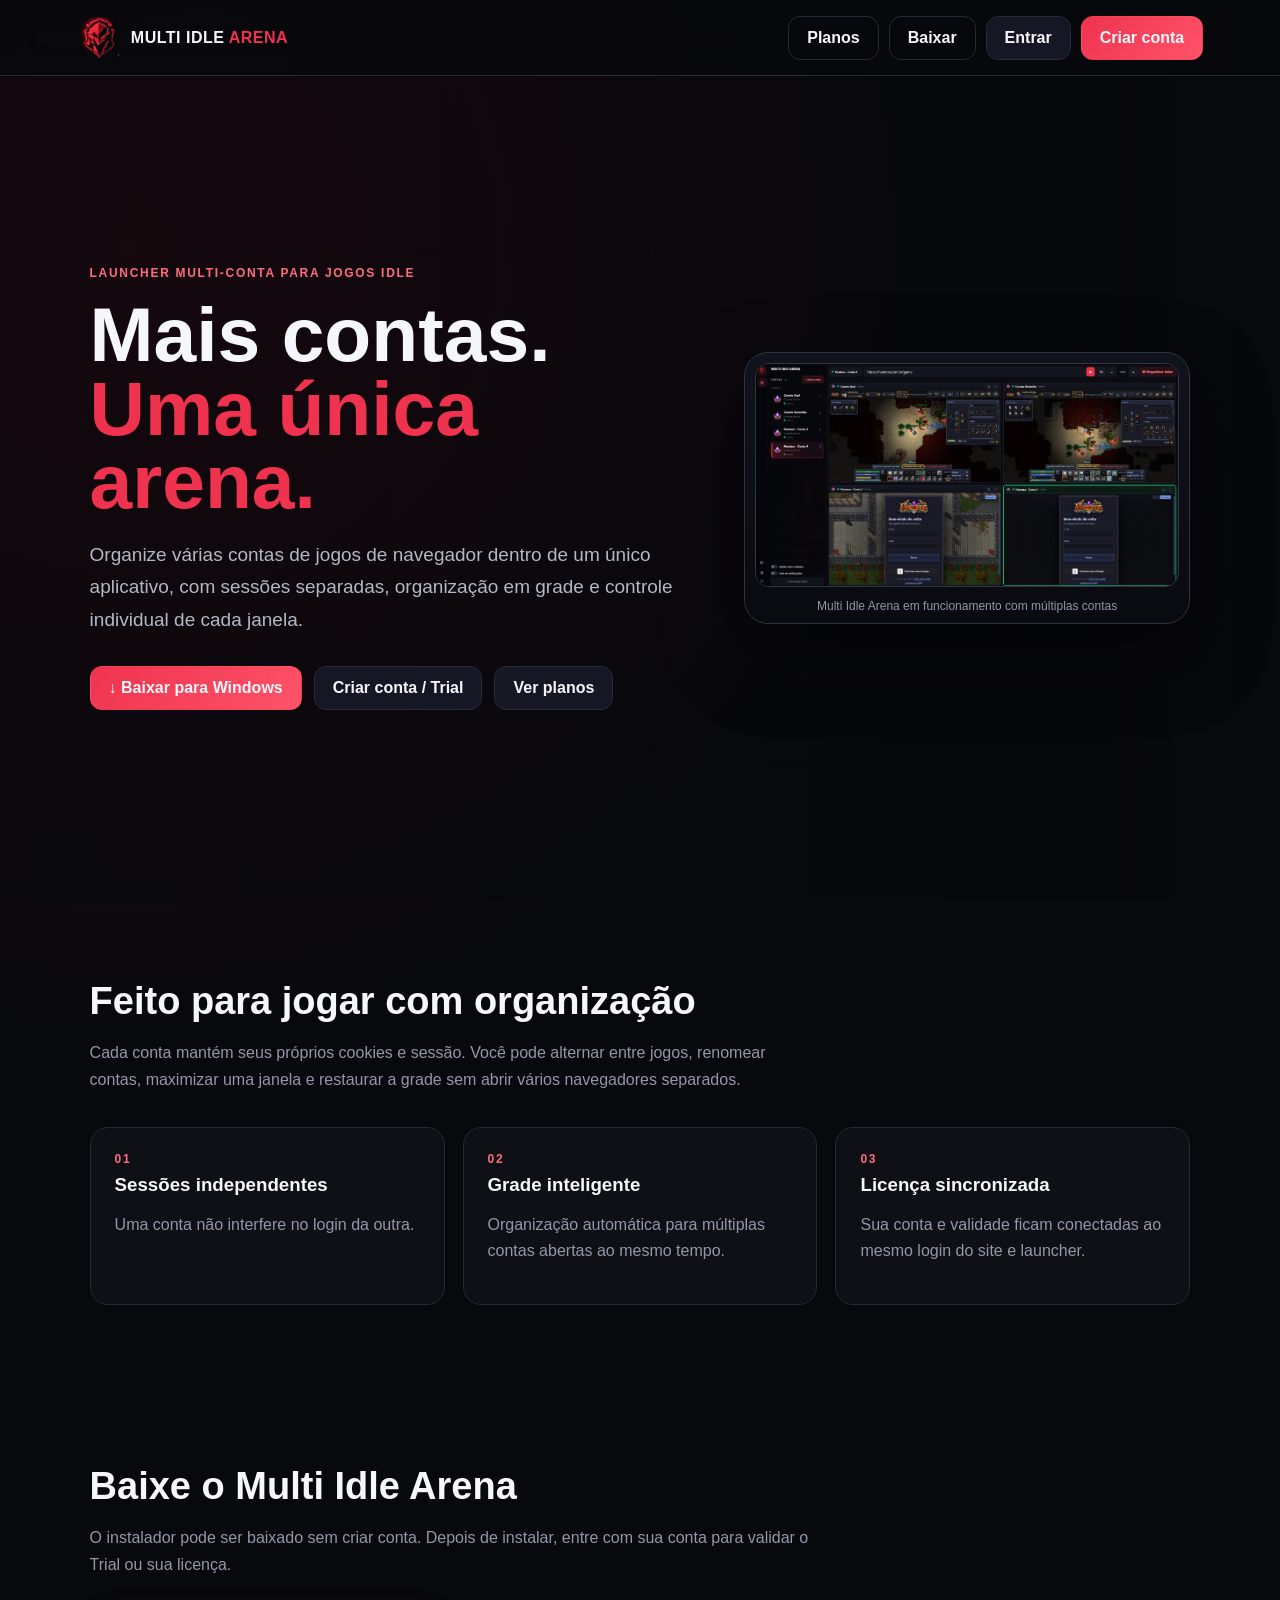
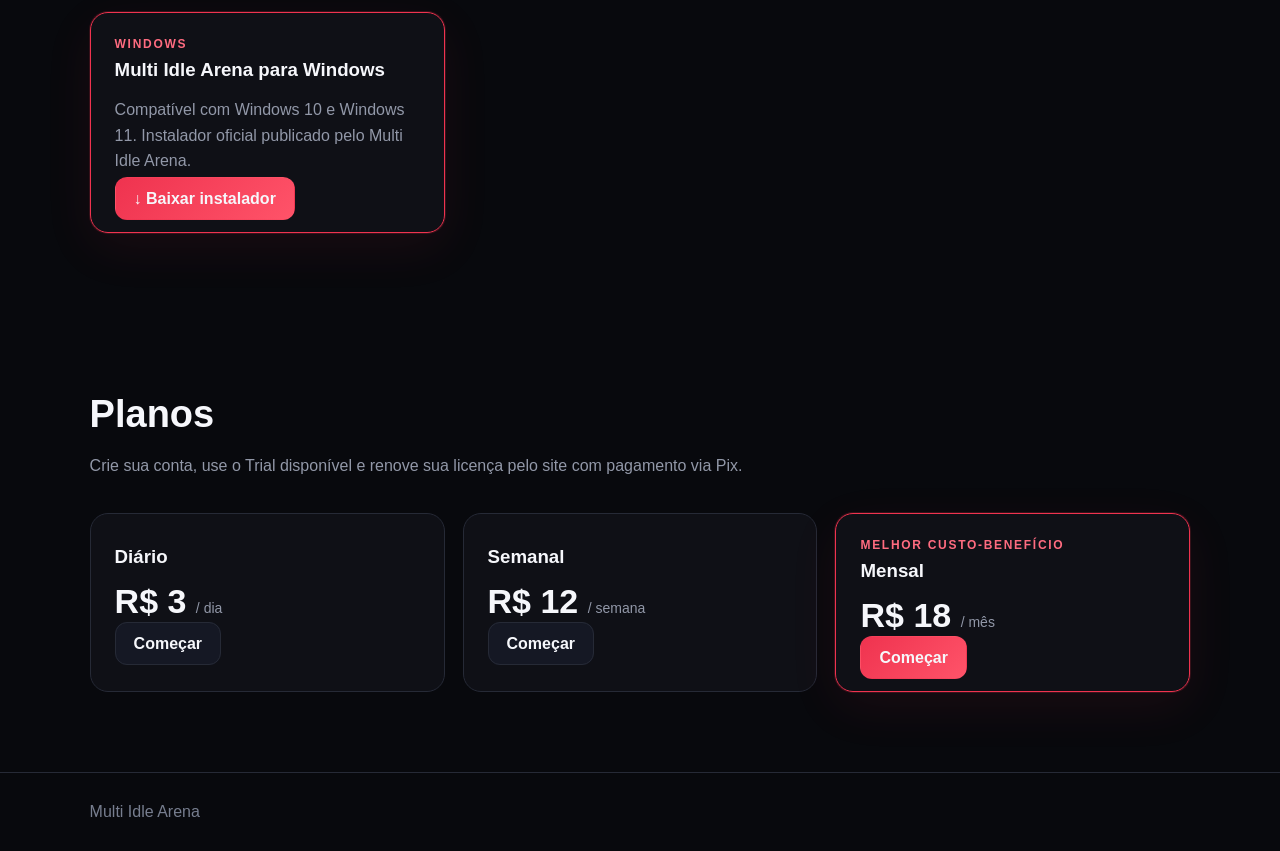
==== index.html @ 9aeb90d4 "Add files via upload" ====
<!doctype html><html lang="pt-BR"><head><meta charset="utf-8"><meta name="viewport" content="width=device-width,initial-scale=1"><title>Multi Idle Arena</title><link rel="icon" href="favicon.ico"><link rel="stylesheet" href="styles.css"></head><body><div class="bg"></div>
<nav class="nav"><a class="brand" href="/"><img src="arena-logo.png" alt=""><span>MULTI IDLE <em>ARENA</em></span></a><div class="navlinks">
      <a class="btn ghost hide-sm" href="#planos">Planos</a>
      <a class="btn ghost hide-sm" href="https://github.com/joaovitordc2045-bot/multi-idle-arena/releases/latest/download/Multi-Idle-Arena-Setup.exe">Baixar</a>
      <a class="btn" id="accountNavBtn" href="login.html">Entrar</a>
      <a class="btn primary" id="signupNavBtn" href="cadastro.html">Criar conta</a>
    </div></nav>
<main><section class="hero"><div><div class="eyebrow">LAUNCHER MULTI-CONTA PARA JOGOS IDLE</div><h1>Mais contas.<br><em>Uma única arena.</em></h1><p>Organize várias contas de jogos de navegador dentro de um único aplicativo, com sessões separadas, organização em grade e controle individual de cada janela.</p><div class="hero-actions">
      <a class="btn primary" href="https://github.com/joaovitordc2045-bot/multi-idle-arena/releases/latest/download/Multi-Idle-Arena-Setup.exe">↓ Baixar para Windows</a>
      <a class="btn" id="heroAccountBtn" href="cadastro.html">Criar conta / Trial</a>
      <a class="btn" href="#planos">Ver planos</a>
    </div></div>
    <div class="preview real-preview" aria-label="Prévia real do Multi Idle Arena">
      <img src="launcher-preview.png" alt="Multi Idle Arena com quatro contas organizadas em grade">
      <div class="preview-caption">Multi Idle Arena em funcionamento com múltiplas contas</div>
    </div></section>
<section class="section"><h2>Feito para jogar com organização</h2><p class="lead">Cada conta mantém seus próprios cookies e sessão. Você pode alternar entre jogos, renomear contas, maximizar uma janela e restaurar a grade sem abrir vários navegadores separados.</p><div class="cards"><div class="card"><div class="eyebrow">01</div><h3>Sessões independentes</h3><p>Uma conta não interfere no login da outra.</p></div><div class="card"><div class="eyebrow">02</div><h3>Grade inteligente</h3><p>Organização automática para múltiplas contas abertas ao mesmo tempo.</p></div><div class="card"><div class="eyebrow">03</div><h3>Licença sincronizada</h3><p>Sua conta e validade ficam conectadas ao mesmo login do site e launcher.</p></div></div></section>
<section class="section" id="download">
  <h2>Baixe o Multi Idle Arena</h2>
  <p class="lead">O instalador pode ser baixado sem criar conta. Depois de instalar, entre com sua conta para validar o Trial ou sua licença.</p>
  <div class="cards">
    <div class="card recommended">
      <div class="eyebrow">WINDOWS</div>
      <h3>Multi Idle Arena para Windows</h3>
      <p>Compatível com Windows 10 e Windows 11. Instalador oficial publicado pelo Multi Idle Arena.</p>
      <a class="btn primary" href="https://github.com/joaovitordc2045-bot/multi-idle-arena/releases/latest/download/Multi-Idle-Arena-Setup.exe">↓ Baixar instalador</a>
    </div>
  </div>
</section>
<section class="section" id="planos"><h2>Planos</h2><p class="lead">Crie sua conta, use o Trial disponível e renove sua licença pelo site com pagamento via Pix.</p><div class="cards"><div class="card"><h3>Diário</h3><div class="price">R$ 3 <small>/ dia</small></div><a class="btn" href="cadastro.html">Começar</a></div><div class="card"><h3>Semanal</h3><div class="price">R$ 12 <small>/ semana</small></div><a class="btn" href="cadastro.html">Começar</a></div><div class="card recommended"><div class="eyebrow">MELHOR CUSTO-BENEFÍCIO</div><h3>Mensal</h3><div class="price">R$ 18 <small>/ mês</small></div><a class="btn primary" href="cadastro.html">Começar</a></div></div></section></main>
<footer class="footer">Multi Idle Arena</footer>
<script type="module">
  import { supabase } from './supabase-client.js';

  const accountBtn = document.getElementById('accountNavBtn');
  const signupBtn = document.getElementById('signupNavBtn');
  const heroBtn = document.getElementById('heroAccountBtn');

  function renderSession(session) {
    const logged = !!session?.user;
    if (logged) {
      accountBtn.textContent = 'Minha conta';
      accountBtn.href = 'conta.html';
      signupBtn.style.display = 'none';
      heroBtn.textContent = 'Ir para Minha Conta';
      heroBtn.href = 'conta.html';
    } else {
      accountBtn.textContent = 'Entrar';
      accountBtn.href = 'login.html';
      signupBtn.style.display = '';
      heroBtn.textContent = 'Criar conta / Trial';
      heroBtn.href = 'cadastro.html';
    }
  }

  const { data } = await supabase.auth.getSession();
  renderSession(data?.session);
  supabase.auth.onAuthStateChange((_event, session) => renderSession(session));
</script>
</body></html>
---- styles.css ----
:root{--bg:#08090d;--panel:#101219;--panel2:#151824;--line:#262a36;--txt:#f6f7fb;--muted:#9298a8;--red:#ef334f;--red2:#b91834;--green:#20d991;--radius:18px}
*{box-sizing:border-box}html{scroll-behavior:smooth}body{margin:0;font-family:Inter,Segoe UI,Arial,sans-serif;background:radial-gradient(circle at 10% 10%,rgba(150,0,24,.2),transparent 32%),var(--bg);color:var(--txt)}a{color:inherit;text-decoration:none}button,input{font:inherit}
.bg{position:fixed;inset:0;z-index:-1;background:linear-gradient(90deg,rgba(8,9,13,.92),rgba(8,9,13,.76)),url('./assets/arena-bg.png') center/cover no-repeat;opacity:.6}
.nav{height:76px;border-bottom:1px solid var(--line);display:flex;align-items:center;justify-content:space-between;padding:0 6vw;background:rgba(8,9,13,.82);backdrop-filter:blur(16px);position:sticky;top:0;z-index:10}.brand{display:flex;align-items:center;gap:12px;font-weight:900;letter-spacing:.5px}.brand img{width:42px;height:42px;object-fit:contain}.brand span em{color:var(--red);font-style:normal}.navlinks{display:flex;align-items:center;gap:10px}.btn{border:1px solid var(--line);background:#151824;color:var(--txt);border-radius:12px;padding:12px 18px;cursor:pointer;font-weight:700}.btn:hover{border-color:#414758}.btn.primary{background:linear-gradient(135deg,var(--red),#ff5369);border-color:transparent}.btn.ghost{background:transparent}.btn.danger{color:#ff7184}.btn:disabled{opacity:.45;cursor:not-allowed}
.hero{min-height:calc(100vh - 76px);display:grid;grid-template-columns:1.15fr .85fr;gap:50px;align-items:center;padding:70px 7vw}.eyebrow{font-size:12px;color:#ff6c80;font-weight:900;letter-spacing:1.7px}.hero h1{font-size:clamp(44px,6vw,80px);line-height:.96;margin:18px 0 20px}.hero h1 em{color:var(--red);font-style:normal}.hero p{max-width:700px;color:#b3b8c6;font-size:19px;line-height:1.7}.hero-actions{display:flex;gap:12px;margin-top:30px;flex-wrap:wrap}.preview{min-width:0;background:linear-gradient(180deg,rgba(17,20,29,.96),rgba(10,11,16,.96));border:1px solid #2d3341;border-radius:24px;padding:16px;box-shadow:0 30px 80px rgba(0,0,0,.45);overflow:hidden}.appshot{aspect-ratio:16/10;border:1px solid #303544;border-radius:16px;background:#090b10;display:grid;grid-template-columns:30% 1fr;overflow:hidden}.appside{padding:14px;background:linear-gradient(180deg,#10131b,#0b0d12);border-right:1px solid #252a35}.appbrand{height:26px;width:74%;border-radius:8px;background:linear-gradient(90deg,#ef334f,#7b1627);opacity:.9;margin-bottom:18px}.appaccount{height:56px;border:1px solid #2b303c;border-radius:12px;margin-bottom:10px;background:#131722;position:relative}.appaccount.active{border-color:#ef334f;background:#1a1117}.appaccount:before{content:'';position:absolute;left:10px;top:12px;width:30px;height:30px;border-radius:9px;background:linear-gradient(135deg,#8b4dff,#ffca35)}.appaccount:after{content:'';position:absolute;left:50px;right:12px;top:15px;height:7px;border-radius:6px;background:#e9edf6;box-shadow:0 14px 0 #555e70}.appmain{padding:12px;display:grid;grid-template-columns:1fr 1fr;grid-template-rows:1fr 1fr;gap:10px;background:radial-gradient(circle at 70% 15%,rgba(239,51,79,.12),transparent 30%),#08090d}.gamecell{border:1px solid #313745;border-radius:12px;background:linear-gradient(180deg,#161a24 0 18%,#242936 18% 100%);position:relative;overflow:hidden}.gamecell.active{border-color:#20d991;box-shadow:inset 0 0 0 1px rgba(32,217,145,.35)}.gamecell:before{content:'';position:absolute;left:10px;top:8px;width:55%;height:7px;border-radius:4px;background:#d8deea}.gamecell:after{content:'';position:absolute;left:10px;right:10px;bottom:10px;height:42%;border-radius:8px;background:repeating-linear-gradient(90deg,#363d4d 0 18px,#2c3240 18px 36px);opacity:.8}.preview-caption{margin:12px 2px 0;color:#8f97a8;font-size:12px;text-align:center}
.section{padding:80px 7vw}.section h2{font-size:38px;margin:0 0 12px}.lead{color:var(--muted);max-width:720px;line-height:1.7}.cards{display:grid;grid-template-columns:repeat(3,1fr);gap:18px;margin-top:34px}.card{background:rgba(16,18,25,.88);border:1px solid var(--line);border-radius:var(--radius);padding:24px}.card h3{margin:8px 0}.card p{color:var(--muted);line-height:1.6}.price{font-size:34px;font-weight:900;margin:14px 0}.price small{font-size:14px;color:var(--muted);font-weight:500}.recommended{border-color:var(--red);box-shadow:0 0 0 1px rgba(239,51,79,.18),0 15px 50px rgba(239,51,79,.08)}
.authwrap{min-height:100vh;display:grid;place-items:center;padding:28px}.authcard{width:min(470px,100%);background:rgba(16,18,25,.96);border:1px solid var(--line);border-radius:22px;padding:32px;box-shadow:0 30px 100px rgba(0,0,0,.5)}.authbrand{display:flex;gap:12px;align-items:center;margin-bottom:24px}.authbrand img{width:54px;height:54px}.authcard h1{margin:0 0 8px}.authcard p{color:var(--muted)}.field{margin:16px 0}.field label{display:block;font-size:13px;margin-bottom:7px;color:#c8ccd7}.field input{width:100%;border:1px solid var(--line);background:#171a24;color:var(--txt);padding:14px;border-radius:12px;outline:none}.field input:focus{border-color:var(--red)}.msg{min-height:22px;margin-top:12px;font-size:14px}.msg.error{color:#ff7d8d}.msg.ok{color:var(--green)}
.dashboard{padding:40px 7vw 90px}.topline{display:flex;justify-content:space-between;align-items:center;gap:20px;flex-wrap:wrap}.license-grid{display:grid;grid-template-columns:repeat(3,1fr);gap:14px;margin:24px 0}.metric{background:var(--panel);border:1px solid var(--line);padding:20px;border-radius:16px}.metric span{display:block;color:var(--muted);font-size:13px;margin-bottom:8px}.metric strong{font-size:24px}.green{color:var(--green)}.plans{display:grid;grid-template-columns:repeat(3,1fr);gap:16px;margin-top:20px}.accountbox{margin-top:26px;background:var(--panel);border:1px solid var(--line);padding:22px;border-radius:16px}.muted{color:var(--muted)}
.footer{padding:30px 7vw;color:#777e8f;border-top:1px solid var(--line)}
@media(max-width:1100px){.hero{grid-template-columns:1fr;gap:32px;padding-top:50px}.preview{max-width:900px;width:100%;margin:0 auto}.cards,.plans,.license-grid{grid-template-columns:1fr}.navlinks .hide-sm{display:none}}@media(max-width:640px){.nav{padding:0 18px}.brand span{font-size:13px}.hero,.section{padding-left:20px;padding-right:20px}.hero h1{font-size:clamp(40px,13vw,58px)}.hero p{font-size:16px}.appshot{grid-template-columns:34% 1fr}.appmain{gap:6px;padding:8px}.appside{padding:9px}.appaccount{height:44px}.appaccount:before{width:24px;height:24px;top:9px;left:8px}.appaccount:after{left:40px;top:12px}.preview{padding:10px;border-radius:18px}}

/* ===== Minha Conta V2 ===== */
.account-dashboard{max-width:1280px;margin:0 auto;padding-top:46px}.account-hero{display:flex;align-items:flex-end;justify-content:space-between;gap:24px;margin-bottom:26px}.account-hero h1{font-size:clamp(34px,5vw,54px);margin:8px 0 8px;letter-spacing:-1.5px}.account-email{margin:0}.license-badge{display:inline-flex;align-items:center;gap:10px;padding:11px 15px;border:1px solid var(--line);background:rgba(16,18,25,.88);border-radius:999px;font-size:13px;font-weight:800}.license-badge.active{border-color:rgba(32,217,145,.42);color:#7df0bc}.license-badge.expired{border-color:rgba(239,51,79,.42);color:#ff8292}.license-dot{width:9px;height:9px;border-radius:50%;background:#747b8d}.license-badge.active .license-dot{background:var(--green);box-shadow:0 0 0 5px rgba(32,217,145,.10)}.license-badge.expired .license-dot{background:var(--red);box-shadow:0 0 0 5px rgba(239,51,79,.10)}
.license-overview{display:grid;grid-template-columns:minmax(0,1.7fr) minmax(290px,.75fr);gap:18px}.license-primary-card,.account-side-card,.launcher-card{background:linear-gradient(180deg,rgba(20,23,33,.95),rgba(13,15,22,.95));border:1px solid var(--line);border-radius:22px;box-shadow:0 18px 45px rgba(0,0,0,.18)}.license-primary-card{padding:26px}.license-primary-top{display:flex;align-items:flex-start;justify-content:space-between;gap:20px;padding-bottom:24px;border-bottom:1px solid var(--line)}.metric-label{display:block;color:#868d9e;font-size:11px;font-weight:900;letter-spacing:1.2px;margin-bottom:8px}.license-plan{display:block;font-size:32px}.plan-tag{border:1px solid rgba(239,51,79,.35);background:rgba(239,51,79,.09);color:#ff7d8f;font-size:11px;font-weight:900;letter-spacing:1px;padding:8px 10px;border-radius:9px}.license-expiry-row{display:grid;grid-template-columns:1fr 1fr;gap:20px;padding:24px 0}.license-expiry-row strong{font-size:18px}.license-actions{display:flex;gap:10px;flex-wrap:wrap}.account-side-card{padding:26px;display:flex;flex-direction:column}.status-big{font-size:32px;letter-spacing:.5px}.status-big.active{color:var(--green)}.status-big.expired{color:#ff6e81}.account-side-card p{line-height:1.55}.account-id-row{display:flex;justify-content:space-between;gap:18px;border-top:1px solid var(--line);padding-top:16px;margin-top:auto;color:#8d94a5;font-size:12px}.account-id-row b{color:#cbd0dc;font-family:ui-monospace,SFMono-Regular,Consolas,monospace;font-weight:600}
.account-section{margin-top:42px}.section-heading{display:flex;align-items:flex-end;justify-content:space-between;gap:18px;margin-bottom:18px}.section-heading h2,.launcher-card h2{font-size:28px;margin:6px 0}.section-heading p,.launcher-card p{margin:0}.account-plans{margin-top:0}.plan-card{display:flex;flex-direction:column;min-height:300px;transition:transform .2s ease,border-color .2s ease}.plan-card:hover{transform:translateY(-3px);border-color:#3c4352}.plan-card.recommended:hover{border-color:var(--red)}.plan-card p{flex:1}.plan-duration{display:inline-flex;align-self:flex-start;font-size:10px;font-weight:900;letter-spacing:1px;color:#9ba2b4;background:#191d28;border:1px solid #2a303d;padding:7px 9px;border-radius:8px;margin-bottom:8px}.pix-plan-btn{width:100%;margin-top:14px}.small-btn{padding:9px 13px;font-size:12px}
.payments-list{overflow:hidden;background:rgba(14,16,23,.92);border:1px solid var(--line);border-radius:18px}.payment-row{display:flex;align-items:center;justify-content:space-between;gap:20px;padding:17px 20px;border-bottom:1px solid #222631}.payment-row:last-child{border-bottom:0}.payment-main{display:flex;align-items:center;gap:13px;min-width:0}.payment-icon{width:38px;height:38px;display:grid;place-items:center;border:1px solid #343a48;border-radius:11px;background:#181c27;color:#ff7789;font-weight:900}.payment-main strong,.payment-right strong{display:block}.payment-main span{display:block;color:#82899b;font-size:12px;margin-top:4px;white-space:nowrap;overflow:hidden;text-overflow:ellipsis;max-width:620px}.payment-right{text-align:right;white-space:nowrap}.payment-status{display:inline-block;font-size:9px;font-weight:900;letter-spacing:.7px;padding:5px 7px;border-radius:7px;margin-top:5px}.payment-status.approved{background:rgba(32,217,145,.11);color:#70e8b2}.payment-status.pending{background:rgba(255,190,55,.11);color:#ffd170}.payment-status.rejected{background:rgba(239,51,79,.11);color:#ff8394}.payment-status.neutral{background:#1c202b;color:#aeb5c4}.empty-state{padding:28px;color:#858c9d;text-align:center}.launcher-card{display:flex;align-items:center;justify-content:space-between;gap:24px;padding:24px 26px}
body.modal-open{overflow:hidden}.site-modal{position:fixed;inset:0;z-index:1000;display:none;align-items:center;justify-content:center;padding:20px}.site-modal.open{display:flex}.site-modal-backdrop{position:absolute;inset:0;background:rgba(3,4,7,.82);backdrop-filter:blur(8px)}.site-modal-card{position:relative;z-index:1;width:min(520px,100%);max-height:calc(100vh - 40px);overflow:auto;background:linear-gradient(180deg,#141721,#0e1017);border:1px solid #303644;border-radius:22px;padding:28px;box-shadow:0 30px 100px rgba(0,0,0,.6)}.site-modal-card h2{font-size:30px;margin:7px 0}.modal-close{position:absolute;right:14px;top:12px;width:38px;height:38px;border:0;border-radius:10px;background:transparent;color:#9ba2b3;font-size:28px;cursor:pointer}.modal-close:hover{background:#1c202a;color:#fff}.pix-loading{display:grid;place-items:center;min-height:220px;color:#aab0be}.pix-content{text-align:center}.hidden{display:none!important}.pix-amount{font-size:28px;font-weight:900;margin:18px 0 12px}.pix-qr{display:block;width:min(260px,78vw);height:auto;background:#fff;padding:12px;border-radius:16px;margin:0 auto 18px}.pix-copy-label{display:block;text-align:left;color:#9299aa;font-size:12px;font-weight:700;margin-bottom:7px}.pix-code{width:100%;min-height:88px;resize:none;border:1px solid #303644;background:#0a0c11;color:#d9deea;border-radius:12px;padding:12px;font:12px/1.45 ui-monospace,SFMono-Regular,Consolas,monospace;outline:none}.full-btn{width:100%;margin-top:10px}.pix-status{display:flex;align-items:center;justify-content:center;gap:9px;border-radius:12px;padding:13px;margin-top:14px;font-size:13px;font-weight:800}.pix-status.waiting{background:rgba(255,190,55,.07);border:1px solid rgba(255,190,55,.18);color:#f1c968}.pix-status.approved{background:rgba(32,217,145,.08);border:1px solid rgba(32,217,145,.22);color:#78edb8}.pulse-dot{width:8px;height:8px;border-radius:50%;background:#ffc84a;box-shadow:0 0 0 0 rgba(255,200,74,.45);animation:pixPulse 1.5s infinite}.approved-check{display:grid;place-items:center;width:20px;height:20px;border-radius:50%;background:rgba(32,217,145,.18)}@keyframes pixPulse{0%{box-shadow:0 0 0 0 rgba(255,200,74,.45)}70%{box-shadow:0 0 0 8px rgba(255,200,74,0)}100%{box-shadow:0 0 0 0 rgba(255,200,74,0)}}
@media(max-width:850px){.account-hero{align-items:flex-start;flex-direction:column}.license-overview{grid-template-columns:1fr}.account-side-card{min-height:210px}.license-expiry-row{grid-template-columns:1fr}.payment-row{align-items:flex-start}.payment-main span{max-width:48vw}.launcher-card{align-items:flex-start;flex-direction:column}.launcher-card .btn{width:100%}}
@media(max-width:560px){.account-dashboard{padding:28px 18px 70px}.license-primary-card,.account-side-card{padding:20px}.license-primary-top{flex-direction:column}.license-plan{font-size:27px}.license-actions .btn{width:100%}.section-heading.history-heading{align-items:flex-start;flex-direction:column}.payment-row{gap:12px;padding:15px}.payment-icon{display:none}.payment-main span{max-width:52vw}.site-modal{padding:10px}.site-modal-card{padding:24px 18px;max-height:calc(100vh - 20px)}}

.launcher-meta{margin-top:8px!important;color:#777f91!important;font-size:12px}
.launcher-download-btn{text-decoration:none;white-space:nowrap;display:inline-flex;align-items:center;justify-content:center}

.real-preview{padding:10px}
.real-preview img{display:block;width:100%;height:auto;border-radius:14px;border:1px solid #303544;background:#090b10}
@media(max-width:640px){.real-preview{padding:7px}.real-preview img{border-radius:10px}}
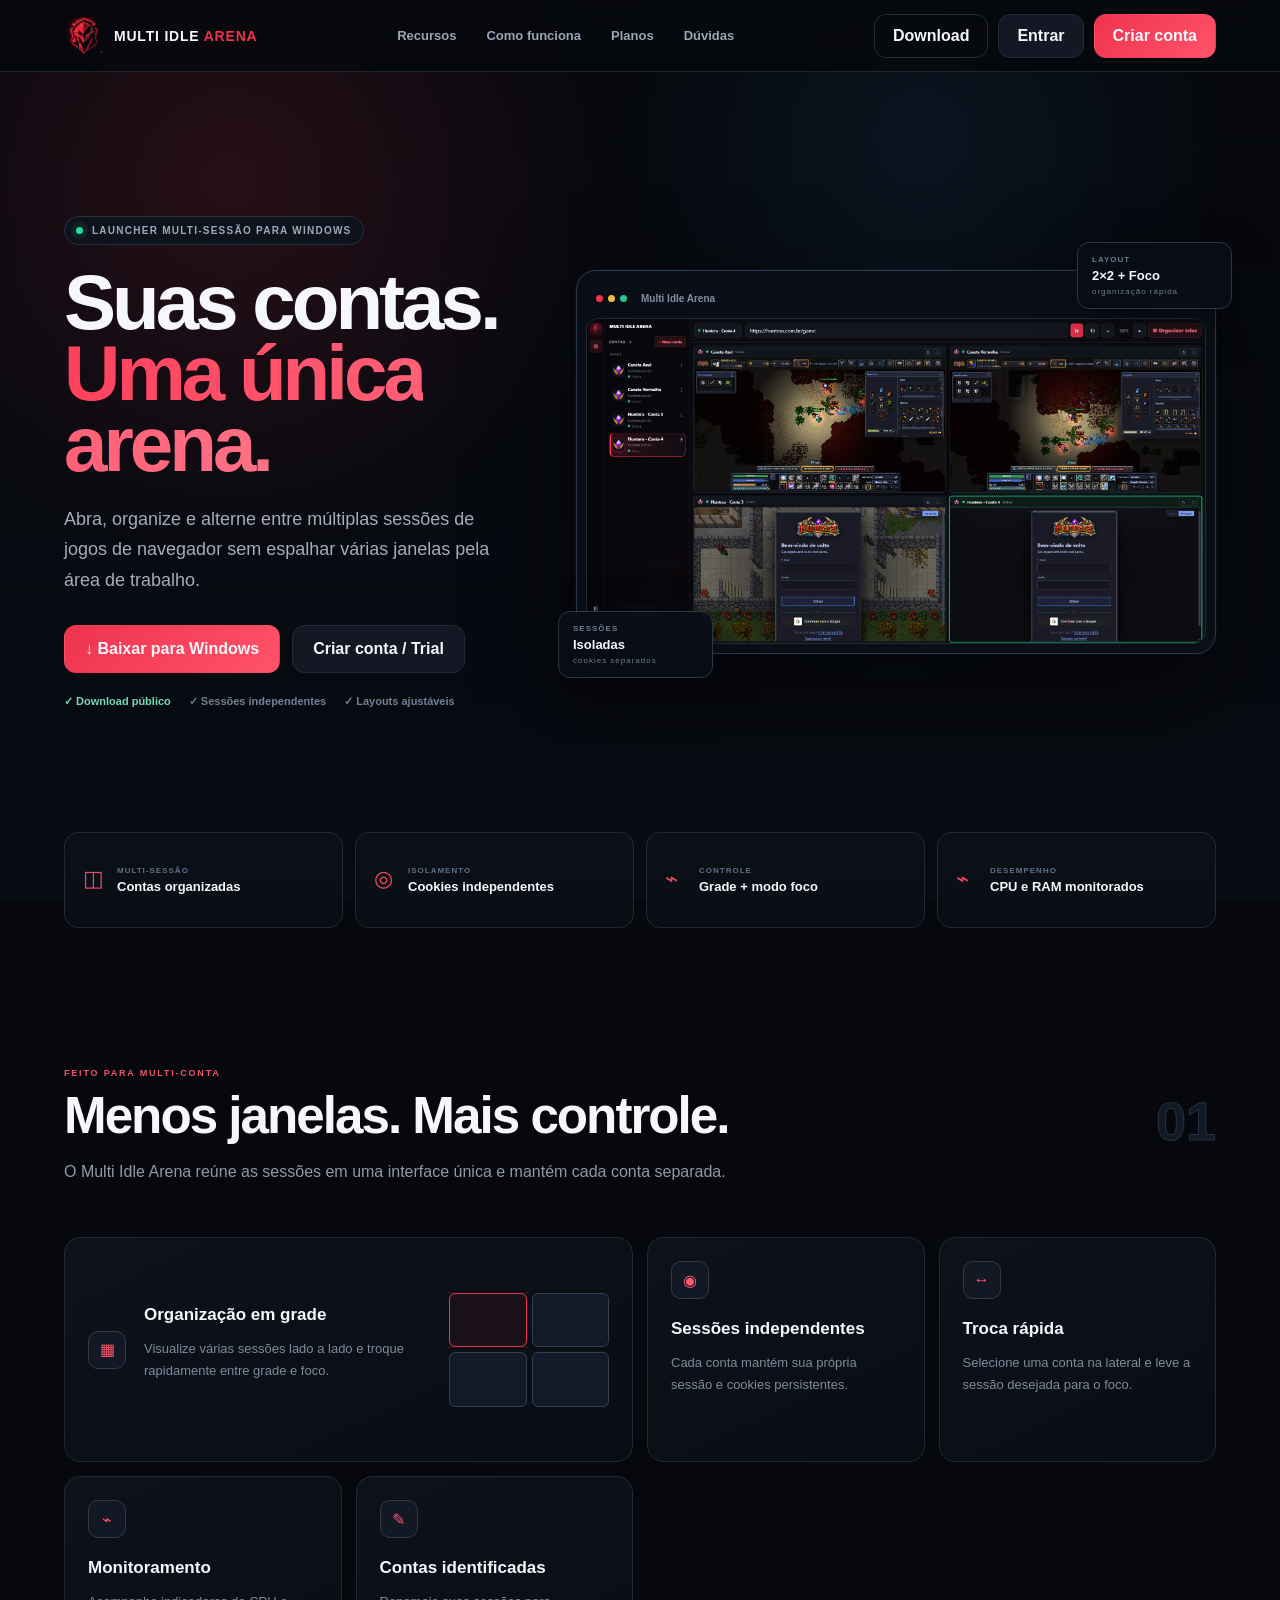
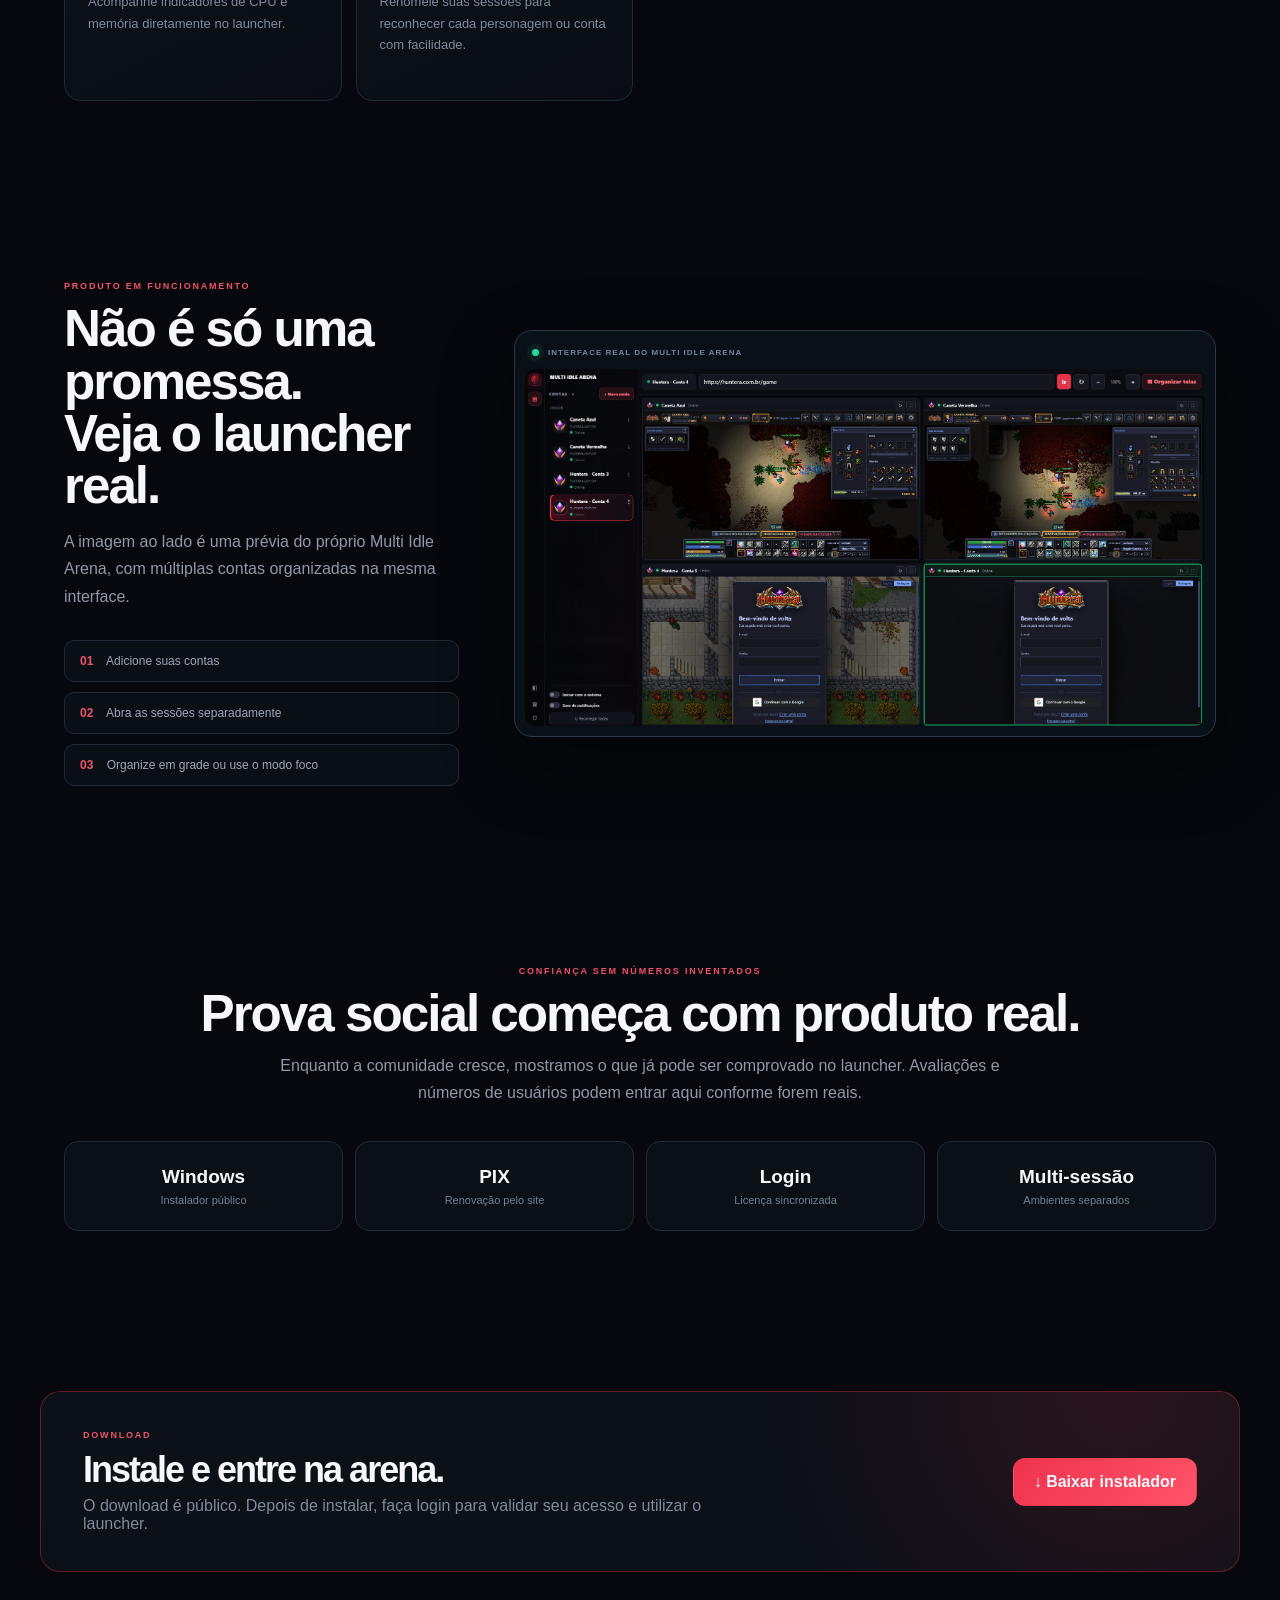
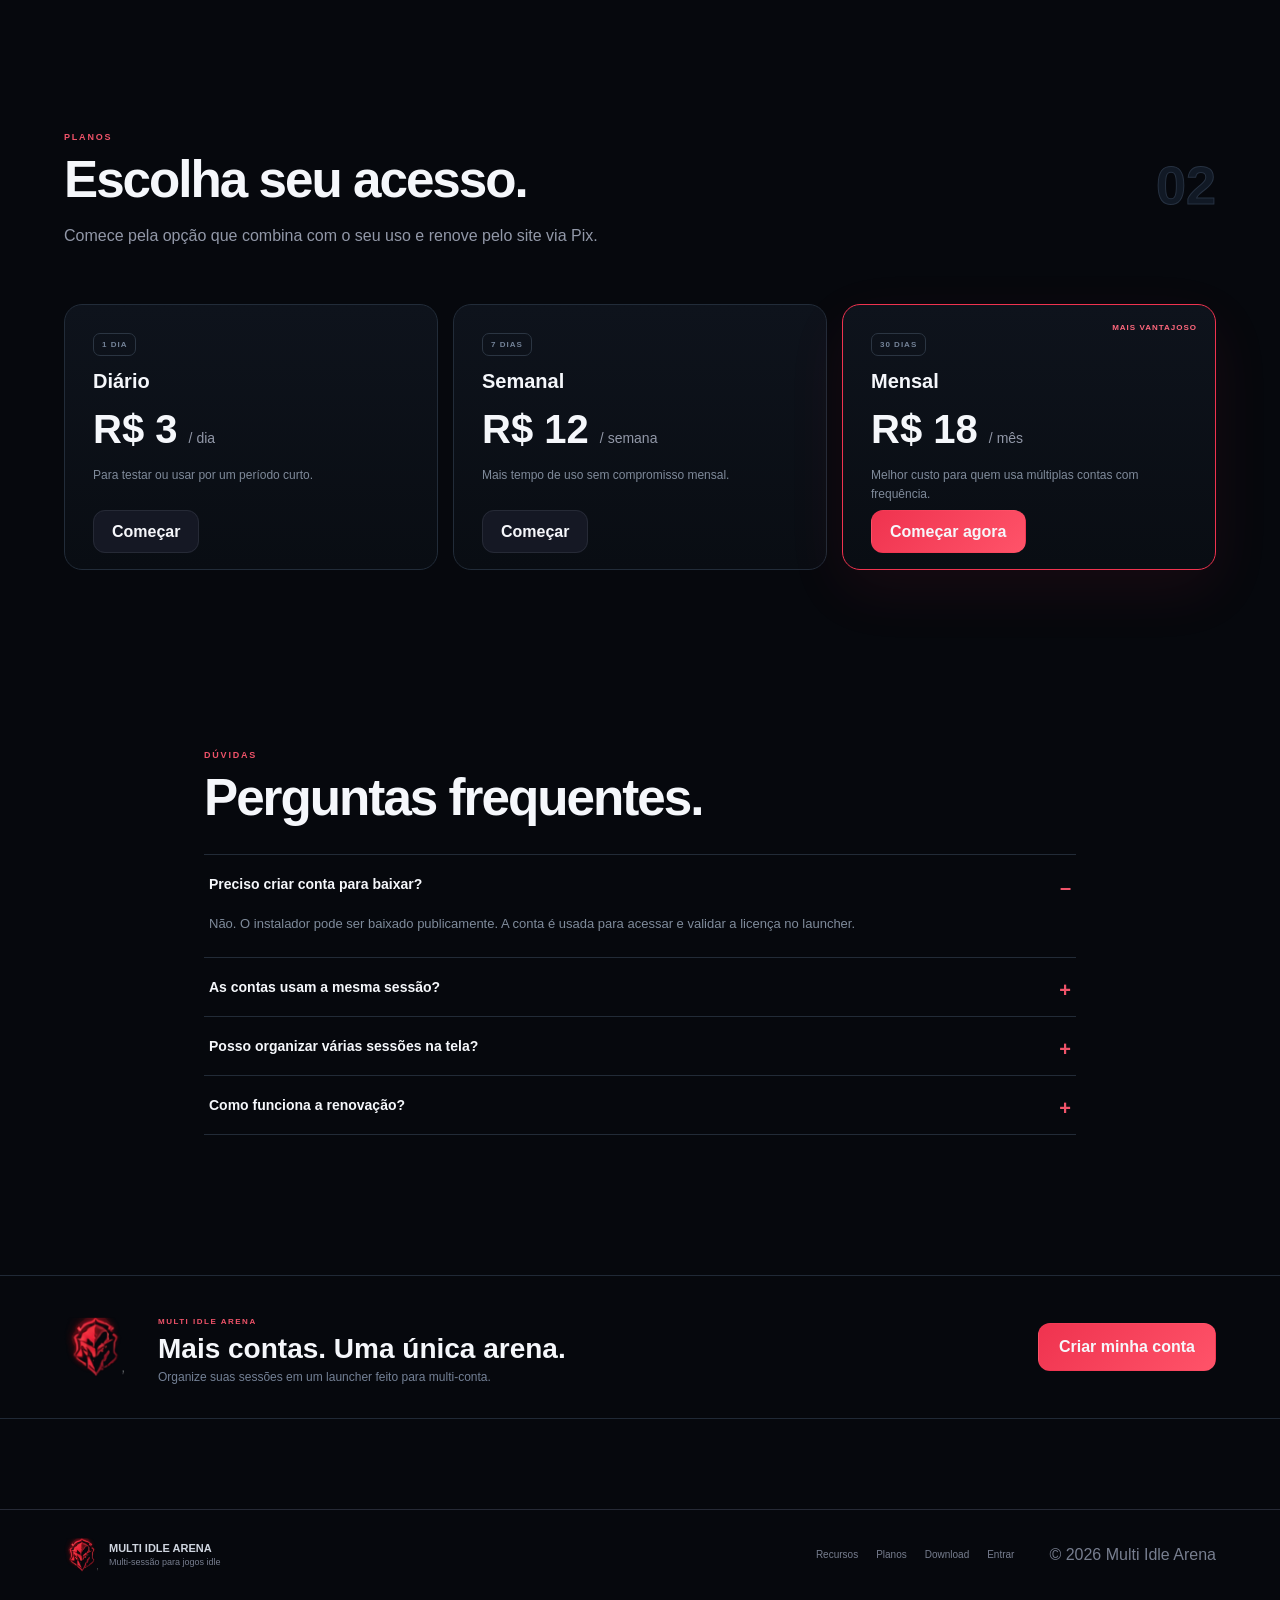
==== commit 32a3db0d: "Add files via upload" ====
--- a/index.html
+++ b/index.html
@@ -1,37 +1,183 @@
-<!doctype html><html lang="pt-BR"><head><meta charset="utf-8"><meta name="viewport" content="width=device-width,initial-scale=1"><title>Multi Idle Arena</title><link rel="icon" href="favicon.ico"><link rel="stylesheet" href="styles.css"></head><body><div class="bg"></div>
-<nav class="nav"><a class="brand" href="/"><img src="arena-logo.png" alt=""><span>MULTI IDLE <em>ARENA</em></span></a><div class="navlinks">
-      <a class="btn ghost hide-sm" href="#planos">Planos</a>
-      <a class="btn ghost hide-sm" href="https://github.com/joaovitordc2045-bot/multi-idle-arena/releases/latest/download/Multi-Idle-Arena-Setup.exe">Baixar</a>
-      <a class="btn" id="accountNavBtn" href="login.html">Entrar</a>
-      <a class="btn primary" id="signupNavBtn" href="cadastro.html">Criar conta</a>
-    </div></nav>
-<main><section class="hero"><div><div class="eyebrow">LAUNCHER MULTI-CONTA PARA JOGOS IDLE</div><h1>Mais contas.<br><em>Uma única arena.</em></h1><p>Organize várias contas de jogos de navegador dentro de um único aplicativo, com sessões separadas, organização em grade e controle individual de cada janela.</p><div class="hero-actions">
-      <a class="btn primary" href="https://github.com/joaovitordc2045-bot/multi-idle-arena/releases/latest/download/Multi-Idle-Arena-Setup.exe">↓ Baixar para Windows</a>
-      <a class="btn" id="heroAccountBtn" href="cadastro.html">Criar conta / Trial</a>
-      <a class="btn" href="#planos">Ver planos</a>
-    </div></div>
-    <div class="preview real-preview" aria-label="Prévia real do Multi Idle Arena">
-      <img src="launcher-preview.png" alt="Multi Idle Arena com quatro contas organizadas em grade">
-      <div class="preview-caption">Multi Idle Arena em funcionamento com múltiplas contas</div>
-    </div></section>
-<section class="section"><h2>Feito para jogar com organização</h2><p class="lead">Cada conta mantém seus próprios cookies e sessão. Você pode alternar entre jogos, renomear contas, maximizar uma janela e restaurar a grade sem abrir vários navegadores separados.</p><div class="cards"><div class="card"><div class="eyebrow">01</div><h3>Sessões independentes</h3><p>Uma conta não interfere no login da outra.</p></div><div class="card"><div class="eyebrow">02</div><h3>Grade inteligente</h3><p>Organização automática para múltiplas contas abertas ao mesmo tempo.</p></div><div class="card"><div class="eyebrow">03</div><h3>Licença sincronizada</h3><p>Sua conta e validade ficam conectadas ao mesmo login do site e launcher.</p></div></div></section>
-<section class="section" id="download">
-  <h2>Baixe o Multi Idle Arena</h2>
-  <p class="lead">O instalador pode ser baixado sem criar conta. Depois de instalar, entre com sua conta para validar o Trial ou sua licença.</p>
-  <div class="cards">
-    <div class="card recommended">
-      <div class="eyebrow">WINDOWS</div>
-      <h3>Multi Idle Arena para Windows</h3>
-      <p>Compatível com Windows 10 e Windows 11. Instalador oficial publicado pelo Multi Idle Arena.</p>
-      <a class="btn primary" href="https://github.com/joaovitordc2045-bot/multi-idle-arena/releases/latest/download/Multi-Idle-Arena-Setup.exe">↓ Baixar instalador</a>
-    </div>
+<!doctype html>
+<html lang="pt-BR">
+<head>
+  <meta charset="utf-8">
+  <meta name="viewport" content="width=device-width,initial-scale=1">
+  <meta name="theme-color" content="#08090d">
+  <meta name="description" content="Multi Idle Arena: organize múltiplas sessões de jogos de navegador em um único launcher para Windows.">
+  <title>Multi Idle Arena — Multi-sessão para jogos idle</title>
+  <link rel="icon" href="favicon.ico">
+  <link rel="stylesheet" href="styles.css">
+</head>
+<body class="home-v2">
+<div class="bg"></div>
+
+<nav class="nav home-nav">
+  <a class="brand" href="/">
+    <img src="arena-logo.png" alt="Multi Idle Arena">
+    <span>MULTI IDLE <em>ARENA</em></span>
+  </a>
+  <div class="home-nav-center">
+    <a href="#recursos">Recursos</a>
+    <a href="#como-funciona">Como funciona</a>
+    <a href="#planos">Planos</a>
+    <a href="#duvidas">Dúvidas</a>
   </div>
-</section>
-<section class="section" id="planos"><h2>Planos</h2><p class="lead">Crie sua conta, use o Trial disponível e renove sua licença pelo site com pagamento via Pix.</p><div class="cards"><div class="card"><h3>Diário</h3><div class="price">R$ 3 <small>/ dia</small></div><a class="btn" href="cadastro.html">Começar</a></div><div class="card"><h3>Semanal</h3><div class="price">R$ 12 <small>/ semana</small></div><a class="btn" href="cadastro.html">Começar</a></div><div class="card recommended"><div class="eyebrow">MELHOR CUSTO-BENEFÍCIO</div><h3>Mensal</h3><div class="price">R$ 18 <small>/ mês</small></div><a class="btn primary" href="cadastro.html">Começar</a></div></div></section></main>
-<footer class="footer">Multi Idle Arena</footer>
+  <div class="navlinks">
+    <a class="btn ghost hide-sm" href="#download">Download</a>
+    <a class="btn" id="accountNavBtn" href="login.html">Entrar</a>
+    <a class="btn primary" id="signupNavBtn" href="cadastro.html">Criar conta</a>
+  </div>
+</nav>
+
+<main>
+  <section class="mia-hero">
+    <div class="hero-copy">
+      <div class="hero-badge"><i></i> LAUNCHER MULTI-SESSÃO PARA WINDOWS</div>
+      <h1>Suas contas.<br><em>Uma única arena.</em></h1>
+      <p>Abra, organize e alterne entre múltiplas sessões de jogos de navegador sem espalhar várias janelas pela área de trabalho.</p>
+      <div class="hero-actions">
+        <a class="btn primary btn-lg" href="https://github.com/joaovitordc2045-bot/multi-idle-arena/releases/download/v0.5.1/Multi.Idle.Arena.Setup.0.5.1.exe">↓ Baixar para Windows</a>
+        <a class="btn btn-lg" id="heroAccountBtn" href="cadastro.html">Criar conta / Trial</a>
+      </div>
+      <div class="hero-trust">
+        <span>✓ Download público</span>
+        <span>✓ Sessões independentes</span>
+        <span>✓ Layouts ajustáveis</span>
+      </div>
+    </div>
+
+    <div class="product-stage">
+      <div class="stage-glow"></div>
+      <div class="stage-window">
+        <div class="stage-top">
+          <div class="stage-dots"><i></i><i></i><i></i></div>
+          <span>Multi Idle Arena</span>
+          <b>● ATIVO</b>
+        </div>
+        <img src="launcher-preview.png" alt="Multi Idle Arena em funcionamento com múltiplas sessões">
+      </div>
+      <div class="floating-proof proof-a"><b>SESSÕES</b><strong>Isoladas</strong><small>cookies separados</small></div>
+      <div class="floating-proof proof-b"><b>LAYOUT</b><strong>2×2 + Foco</strong><small>organização rápida</small></div>
+    </div>
+  </section>
+
+  <section class="proof-strip" aria-label="Recursos em destaque">
+    <div><span>◫</span><small>MULTI-SESSÃO</small><strong>Contas organizadas</strong></div>
+    <div><span>◎</span><small>ISOLAMENTO</small><strong>Cookies independentes</strong></div>
+    <div><span>⌁</span><small>CONTROLE</small><strong>Grade + modo foco</strong></div>
+    <div><span>⌁</span><small>DESEMPENHO</small><strong>CPU e RAM monitorados</strong></div>
+  </section>
+
+  <section class="section home-section" id="recursos">
+    <div class="section-kicker">FEITO PARA MULTI-CONTA</div>
+    <div class="section-title-row">
+      <div>
+        <h2>Menos janelas. Mais controle.</h2>
+        <p class="lead">O Multi Idle Arena reúne as sessões em uma interface única e mantém cada conta separada.</p>
+      </div>
+      <span class="section-number">01</span>
+    </div>
+
+    <div class="feature-grid">
+      <article class="feature-card feature-wide">
+        <div class="feature-icon">▦</div>
+        <div><h3>Organização em grade</h3><p>Visualize várias sessões lado a lado e troque rapidamente entre grade e foco.</p></div>
+        <div class="mini-layout"><i></i><i></i><i></i><i></i></div>
+      </article>
+      <article class="feature-card"><div class="feature-icon">◉</div><h3>Sessões independentes</h3><p>Cada conta mantém sua própria sessão e cookies persistentes.</p></article>
+      <article class="feature-card"><div class="feature-icon">↔</div><h3>Troca rápida</h3><p>Selecione uma conta na lateral e leve a sessão desejada para o foco.</p></article>
+      <article class="feature-card"><div class="feature-icon">⌁</div><h3>Monitoramento</h3><p>Acompanhe indicadores de CPU e memória diretamente no launcher.</p></article>
+      <article class="feature-card"><div class="feature-icon">✎</div><h3>Contas identificadas</h3><p>Renomeie suas sessões para reconhecer cada personagem ou conta com facilidade.</p></article>
+    </div>
+  </section>
+
+  <section class="section home-section showcase-section" id="como-funciona">
+    <div class="showcase-copy">
+      <div class="section-kicker">PRODUTO EM FUNCIONAMENTO</div>
+      <h2>Não é só uma promessa.<br>Veja o launcher real.</h2>
+      <p class="lead">A imagem ao lado é uma prévia do próprio Multi Idle Arena, com múltiplas contas organizadas na mesma interface.</p>
+      <div class="check-list">
+        <span><b>01</b> Adicione suas contas</span>
+        <span><b>02</b> Abra as sessões separadamente</span>
+        <span><b>03</b> Organize em grade ou use o modo foco</span>
+      </div>
+    </div>
+    <div class="showcase-shot">
+      <div class="shot-label"><i></i> INTERFACE REAL DO MULTI IDLE ARENA</div>
+      <img src="launcher-preview.png" alt="Interface real do Multi Idle Arena">
+    </div>
+  </section>
+
+  <section class="section home-section confidence-section">
+    <div class="section-kicker">CONFIANÇA SEM NÚMEROS INVENTADOS</div>
+    <h2>Prova social começa com produto real.</h2>
+    <p class="lead">Enquanto a comunidade cresce, mostramos o que já pode ser comprovado no launcher. Avaliações e números de usuários podem entrar aqui conforme forem reais.</p>
+    <div class="confidence-grid">
+      <div><strong>Windows</strong><span>Instalador público</span></div>
+      <div><strong>PIX</strong><span>Renovação pelo site</span></div>
+      <div><strong>Login</strong><span>Licença sincronizada</span></div>
+      <div><strong>Multi-sessão</strong><span>Ambientes separados</span></div>
+    </div>
+  </section>
+
+  <section class="section home-section download-panel" id="download">
+    <div>
+      <div class="section-kicker">DOWNLOAD</div>
+      <h2>Instale e entre na arena.</h2>
+      <p>O download é público. Depois de instalar, faça login para validar seu acesso e utilizar o launcher.</p>
+    </div>
+    <a class="btn primary btn-lg" href="https://github.com/joaovitordc2045-bot/multi-idle-arena/releases/download/v0.5.1/Multi.Idle.Arena.Setup.0.5.1.exe">↓ Baixar instalador</a>
+  </section>
+
+  <section class="section home-section" id="planos">
+    <div class="section-kicker">PLANOS</div>
+    <div class="section-title-row">
+      <div><h2>Escolha seu acesso.</h2><p class="lead">Comece pela opção que combina com o seu uso e renove pelo site via Pix.</p></div>
+      <span class="section-number">02</span>
+    </div>
+    <div class="pricing-grid">
+      <article class="price-card">
+        <span class="plan-pill">1 DIA</span><h3>Diário</h3><div class="price">R$ 3 <small>/ dia</small></div>
+        <p>Para testar ou usar por um período curto.</p><a class="btn full-btn" href="cadastro.html">Começar</a>
+      </article>
+      <article class="price-card">
+        <span class="plan-pill">7 DIAS</span><h3>Semanal</h3><div class="price">R$ 12 <small>/ semana</small></div>
+        <p>Mais tempo de uso sem compromisso mensal.</p><a class="btn full-btn" href="cadastro.html">Começar</a>
+      </article>
+      <article class="price-card featured">
+        <div class="popular-tag">MAIS VANTAJOSO</div><span class="plan-pill">30 DIAS</span><h3>Mensal</h3><div class="price">R$ 18 <small>/ mês</small></div>
+        <p>Melhor custo para quem usa múltiplas contas com frequência.</p><a class="btn primary full-btn" href="cadastro.html">Começar agora</a>
+      </article>
+    </div>
+  </section>
+
+  <section class="section home-section faq-section" id="duvidas">
+    <div class="section-kicker">DÚVIDAS</div>
+    <h2>Perguntas frequentes.</h2>
+    <div class="faq-list">
+      <details open><summary>Preciso criar conta para baixar?</summary><p>Não. O instalador pode ser baixado publicamente. A conta é usada para acessar e validar a licença no launcher.</p></details>
+      <details><summary>As contas usam a mesma sessão?</summary><p>Não. O launcher foi estruturado para manter sessões persistentes separadas entre as contas adicionadas.</p></details>
+      <details><summary>Posso organizar várias sessões na tela?</summary><p>Sim. O Multi Idle Arena possui organização em grade e modo foco para trabalhar com as sessões abertas.</p></details>
+      <details><summary>Como funciona a renovação?</summary><p>Os planos disponíveis no site podem ser renovados com pagamento via Pix na área da conta.</p></details>
+    </div>
+  </section>
+
+  <section class="final-cta">
+    <img src="arena-logo.png" alt="">
+    <div><small>MULTI IDLE ARENA</small><h2>Mais contas. Uma única arena.</h2><p>Organize suas sessões em um launcher feito para multi-conta.</p></div>
+    <a class="btn primary btn-lg" href="cadastro.html">Criar minha conta</a>
+  </section>
+</main>
+
+<footer class="footer home-footer">
+  <div class="footer-brand"><img src="arena-logo.png" alt=""><div><strong>MULTI IDLE ARENA</strong><small>Multi-sessão para jogos idle</small></div></div>
+  <div class="footer-links"><a href="#recursos">Recursos</a><a href="#planos">Planos</a><a href="#download">Download</a><a href="login.html">Entrar</a></div>
+  <span>© 2026 Multi Idle Arena</span>
+</footer>
+
 <script type="module">
   import { supabase } from './supabase-client.js';
-
   const accountBtn = document.getElementById('accountNavBtn');
   const signupBtn = document.getElementById('signupNavBtn');
   const heroBtn = document.getElementById('heroAccountBtn');
@@ -57,4 +203,5 @@
   renderSession(data?.session);
   supabase.auth.onAuthStateChange((_event, session) => renderSession(session));
 </script>
-</body></html>
+</body>
+</html>
--- a/styles.css
+++ b/styles.css
@@ -24,3 +24,51 @@
 .real-preview{padding:10px}
 .real-preview img{display:block;width:100%;height:auto;border-radius:14px;border:1px solid #303544;background:#090b10}
 @media(max-width:640px){.real-preview{padding:7px}.real-preview img{border-radius:10px}}
+
+
+/* ===== HOME V2 — apresentação comercial ===== */
+.home-v2{background:#06080d;color:#f5f7fb;overflow-x:hidden}
+.home-v2 .bg{background:
+ radial-gradient(circle at 72% 15%,rgba(29,104,151,.13),transparent 25%),
+ radial-gradient(circle at 18% 20%,rgba(239,51,79,.14),transparent 30%),
+ linear-gradient(#06080d,#080b12);opacity:1}
+.home-nav{height:72px;padding:0 max(28px,5vw);border-color:#1d2430;background:rgba(6,8,13,.88)}
+.home-nav-center{display:flex;align-items:center;gap:30px;color:#9aa6b7;font-size:13px;font-weight:700}
+.home-nav-center a:hover{color:#fff}
+.home-v2 .brand img{width:38px;height:38px}.home-v2 .brand span{font-size:14px;letter-spacing:.8px}
+.btn-lg{padding:14px 20px}
+.mia-hero{min-height:760px;max-width:1500px;margin:auto;padding:90px 5vw 70px;display:grid;grid-template-columns:.83fr 1.17fr;align-items:center;gap:58px}
+.hero-badge{display:inline-flex;align-items:center;gap:9px;padding:8px 11px;border:1px solid #283241;border-radius:999px;background:#0d121b;color:#9cabbc;font-size:10px;font-weight:900;letter-spacing:1.25px}
+.hero-badge i,.shot-label i{width:7px;height:7px;border-radius:50%;background:#25db96;box-shadow:0 0 0 5px rgba(37,219,150,.08)}
+.hero-copy h1{font-size:clamp(52px,6.1vw,92px);line-height:.91;letter-spacing:-4px;margin:22px 0 24px}.hero-copy h1 em{font-style:normal;background:linear-gradient(90deg,#ff405d,#ff7286);-webkit-background-clip:text;background-clip:text;color:transparent}
+.hero-copy>p{max-width:650px;color:#a3adbb;font-size:18px;line-height:1.7}.hero-trust{display:flex;flex-wrap:wrap;gap:18px;margin-top:22px;color:#718093;font-size:11px;font-weight:700}.hero-trust span:first-child{color:#76d9b1}
+.product-stage{position:relative;min-width:0;padding:28px 0}.stage-glow{position:absolute;inset:5% 10%;background:radial-gradient(circle,rgba(239,51,79,.16),rgba(27,99,145,.09) 45%,transparent 70%);filter:blur(35px)}
+.stage-window{position:relative;z-index:1;border:1px solid #2b394a;border-radius:20px;background:#0a0f17;padding:9px;box-shadow:0 35px 100px rgba(0,0,0,.55),0 0 0 1px rgba(53,126,170,.08)}
+.stage-top{height:38px;display:flex;align-items:center;gap:14px;padding:0 10px;color:#8090a3;font-size:10px;font-weight:800}.stage-top>span{flex:1}.stage-top b{color:#4de1aa;font-size:9px;letter-spacing:.7px}.stage-dots{display:flex;gap:5px}.stage-dots i{width:7px;height:7px;border-radius:50%;background:#ef334f}.stage-dots i:nth-child(2){background:#f4b942}.stage-dots i:nth-child(3){background:#25c88b}
+.stage-window img{display:block;width:100%;border-radius:13px;border:1px solid #222c39}
+.floating-proof{position:absolute;z-index:2;min-width:155px;padding:12px 14px;border:1px solid #2c3746;background:rgba(9,14,22,.92);backdrop-filter:blur(14px);border-radius:12px;box-shadow:0 15px 45px rgba(0,0,0,.35)}.floating-proof b,.floating-proof small{display:block;color:#6e7e91;font-size:8px;letter-spacing:1px}.floating-proof strong{display:block;margin:4px 0;color:#f4f7fb;font-size:13px}.proof-a{left:-18px;bottom:4px}.proof-b{right:-16px;top:0}
+.proof-strip{max-width:1320px;margin:0 auto 50px;padding:0 5vw;display:grid;grid-template-columns:repeat(4,1fr);gap:12px}.proof-strip>div{min-height:96px;padding:18px;border:1px solid #202a37;border-radius:14px;background:linear-gradient(180deg,#0c1119,#090d14);display:grid;grid-template-columns:34px 1fr;align-content:center}.proof-strip span{grid-row:1/3;color:#ef4961;font-size:22px}.proof-strip small{color:#607187;font-size:8px;font-weight:900;letter-spacing:1px}.proof-strip strong{font-size:13px;margin-top:4px}
+.home-section{max-width:1320px;margin:auto;padding:90px 5vw}.section-kicker{color:#ef5369;font-size:9px;font-weight:900;letter-spacing:1.8px;margin-bottom:12px}.section-title-row{display:flex;justify-content:space-between;gap:25px;align-items:flex-start}.home-section h2{font-size:clamp(34px,4vw,55px);letter-spacing:-2px;line-height:1.02}.section-number{font-size:54px;font-weight:900;color:#111925;-webkit-text-stroke:1px #273242}
+.feature-grid{display:grid;grid-template-columns:repeat(4,1fr);gap:14px;margin-top:36px}.feature-card{min-height:225px;padding:23px;border:1px solid #202a36;border-radius:16px;background:linear-gradient(155deg,#0d121b,#090d13);position:relative;overflow:hidden}.feature-card:hover{border-color:#344354;transform:translateY(-2px);transition:.2s}.feature-card h3{margin:20px 0 9px;font-size:17px}.feature-card p{color:#7f8b9c;font-size:13px;line-height:1.65}.feature-icon{width:38px;height:38px;display:grid;place-items:center;border:1px solid #313b48;border-radius:10px;color:#ff5870;background:#121824}.feature-wide{grid-column:span 2;display:grid;grid-template-columns:auto 1fr 160px;gap:18px;align-items:center}.feature-wide h3{margin:0 0 9px}.mini-layout{display:grid;grid-template-columns:1fr 1fr;gap:5px;aspect-ratio:1.4}.mini-layout i{border:1px solid #314052;border-radius:6px;background:#111a26}.mini-layout i:first-child{border-color:#ef334f;background:#1a1118}
+.showcase-section{display:grid;grid-template-columns:.72fr 1.28fr;gap:55px;align-items:center}.showcase-copy h2{margin-top:12px}.check-list{display:grid;gap:10px;margin-top:30px}.check-list span{padding:13px 15px;border:1px solid #202936;border-radius:10px;background:#0a0f16;color:#9ca7b6;font-size:12px}.check-list b{color:#ef5369;margin-right:10px}
+.showcase-shot{border:1px solid #293747;border-radius:18px;background:#0a1018;padding:10px;box-shadow:0 25px 70px rgba(0,0,0,.4)}.showcase-shot img{width:100%;display:block;border-radius:11px}.shot-label{display:flex;align-items:center;gap:9px;padding:7px 7px 12px;color:#74869b;font-size:8px;font-weight:900;letter-spacing:1px}
+.confidence-section{text-align:center}.confidence-section .lead{margin:0 auto}.confidence-grid{display:grid;grid-template-columns:repeat(4,1fr);gap:12px;margin-top:35px}.confidence-grid>div{padding:24px;border:1px solid #202a36;border-radius:14px;background:#0b1017}.confidence-grid strong,.confidence-grid span{display:block}.confidence-grid strong{font-size:19px}.confidence-grid span{margin-top:6px;color:#718094;font-size:11px}
+.download-panel{max-width:1200px;margin:70px auto;display:flex;align-items:center;justify-content:space-between;gap:30px;padding:38px 42px;border:1px solid rgba(239,51,79,.35);border-radius:20px;background:radial-gradient(circle at 90% 0,rgba(239,51,79,.13),transparent 32%),#0c1017}.download-panel h2{margin:5px 0 8px;font-size:36px}.download-panel p{color:#7f8b9b;margin:0;max-width:650px}
+.pricing-grid{display:grid;grid-template-columns:repeat(3,1fr);gap:15px;margin-top:38px}.price-card{position:relative;padding:28px;border:1px solid #222c39;border-radius:18px;background:linear-gradient(180deg,#0e131c,#090d13)}.price-card.featured{border-color:#ef334f;box-shadow:0 20px 60px rgba(239,51,79,.08)}.price-card h3{font-size:20px;margin:14px 0 0}.price-card p{min-height:45px;color:#7f8a9a;font-size:12px;line-height:1.6}.plan-pill{display:inline-flex;padding:6px 8px;border:1px solid #2b3542;border-radius:7px;color:#748398;font-size:8px;font-weight:900;letter-spacing:1px}.popular-tag{position:absolute;right:18px;top:18px;color:#ff687d;font-size:8px;font-weight:900;letter-spacing:1px}.price-card .price{font-size:40px}
+.faq-section{max-width:1000px}.faq-list{margin-top:30px;border-top:1px solid #222b37}.faq-list details{border-bottom:1px solid #222b37;padding:0 5px}.faq-list summary{list-style:none;cursor:pointer;padding:21px 0;font-size:14px;font-weight:800}.faq-list summary::-webkit-details-marker{display:none}.faq-list summary:after{content:'+';float:right;color:#ef5369;font-size:20px}.faq-list details[open] summary:after{content:'–'}.faq-list p{margin:0 0 22px;color:#7f8b9b;font-size:13px;line-height:1.7}
+.final-cta{max-width:1320px;margin:50px auto 90px;padding:34px 5vw;border-top:1px solid #202936;border-bottom:1px solid #202936;display:grid;grid-template-columns:70px 1fr auto;align-items:center;gap:24px}.final-cta img{width:60px}.final-cta small{color:#ef5369;font-size:8px;font-weight:900;letter-spacing:1.5px}.final-cta h2{margin:5px 0;font-size:28px}.final-cta p{margin:0;color:#748196;font-size:12px}
+.home-footer{display:grid;grid-template-columns:1fr auto auto;align-items:center;gap:35px;padding:28px 5vw}.footer-brand{display:flex;align-items:center;gap:11px}.footer-brand img{width:34px}.footer-brand strong,.footer-brand small{display:block}.footer-brand strong{color:#cfd5df;font-size:11px}.footer-brand small{font-size:9px;margin-top:3px}.footer-links{display:flex;gap:18px;font-size:10px}.footer-links a:hover{color:#fff}
+
+@media(max-width:1050px){
+ .home-nav-center{display:none}.mia-hero{grid-template-columns:1fr;padding-top:65px}.hero-copy{text-align:center}.hero-copy>p{margin-left:auto;margin-right:auto}.hero-actions,.hero-trust{justify-content:center}.product-stage{max-width:900px;margin:auto;width:100%}
+ .proof-strip{grid-template-columns:1fr 1fr}.feature-grid{grid-template-columns:1fr 1fr}.showcase-section{grid-template-columns:1fr}.confidence-grid{grid-template-columns:1fr 1fr}
+}
+@media(max-width:680px){
+ .home-nav{padding:0 14px}.home-v2 .brand span{display:none}.home-v2 .navlinks{gap:6px}.home-v2 .navlinks .btn{padding:10px 12px;font-size:11px}
+ .mia-hero{min-height:auto;padding:55px 20px 40px}.hero-copy h1{font-size:49px;letter-spacing:-2.6px}.hero-copy>p{font-size:15px}.hero-actions .btn{width:100%}.hero-trust{gap:10px;font-size:9px}
+ .floating-proof{display:none}.proof-strip{grid-template-columns:1fr;padding:0 20px}.home-section{padding:65px 20px}.section-number{display:none}
+ .feature-grid{grid-template-columns:1fr}.feature-wide{grid-column:auto;display:block}.mini-layout{margin-top:20px;max-width:170px}
+ .confidence-grid{grid-template-columns:1fr 1fr}.download-panel{margin:35px 20px;padding:28px 22px;align-items:flex-start;flex-direction:column}.download-panel .btn{width:100%}
+ .pricing-grid{grid-template-columns:1fr}.final-cta{margin:30px 20px 60px;padding:28px 0;grid-template-columns:50px 1fr}.final-cta img{width:44px}.final-cta .btn{grid-column:1/3;width:100%}
+ .home-footer{grid-template-columns:1fr;text-align:center}.footer-brand,.footer-links{justify-content:center}
+}
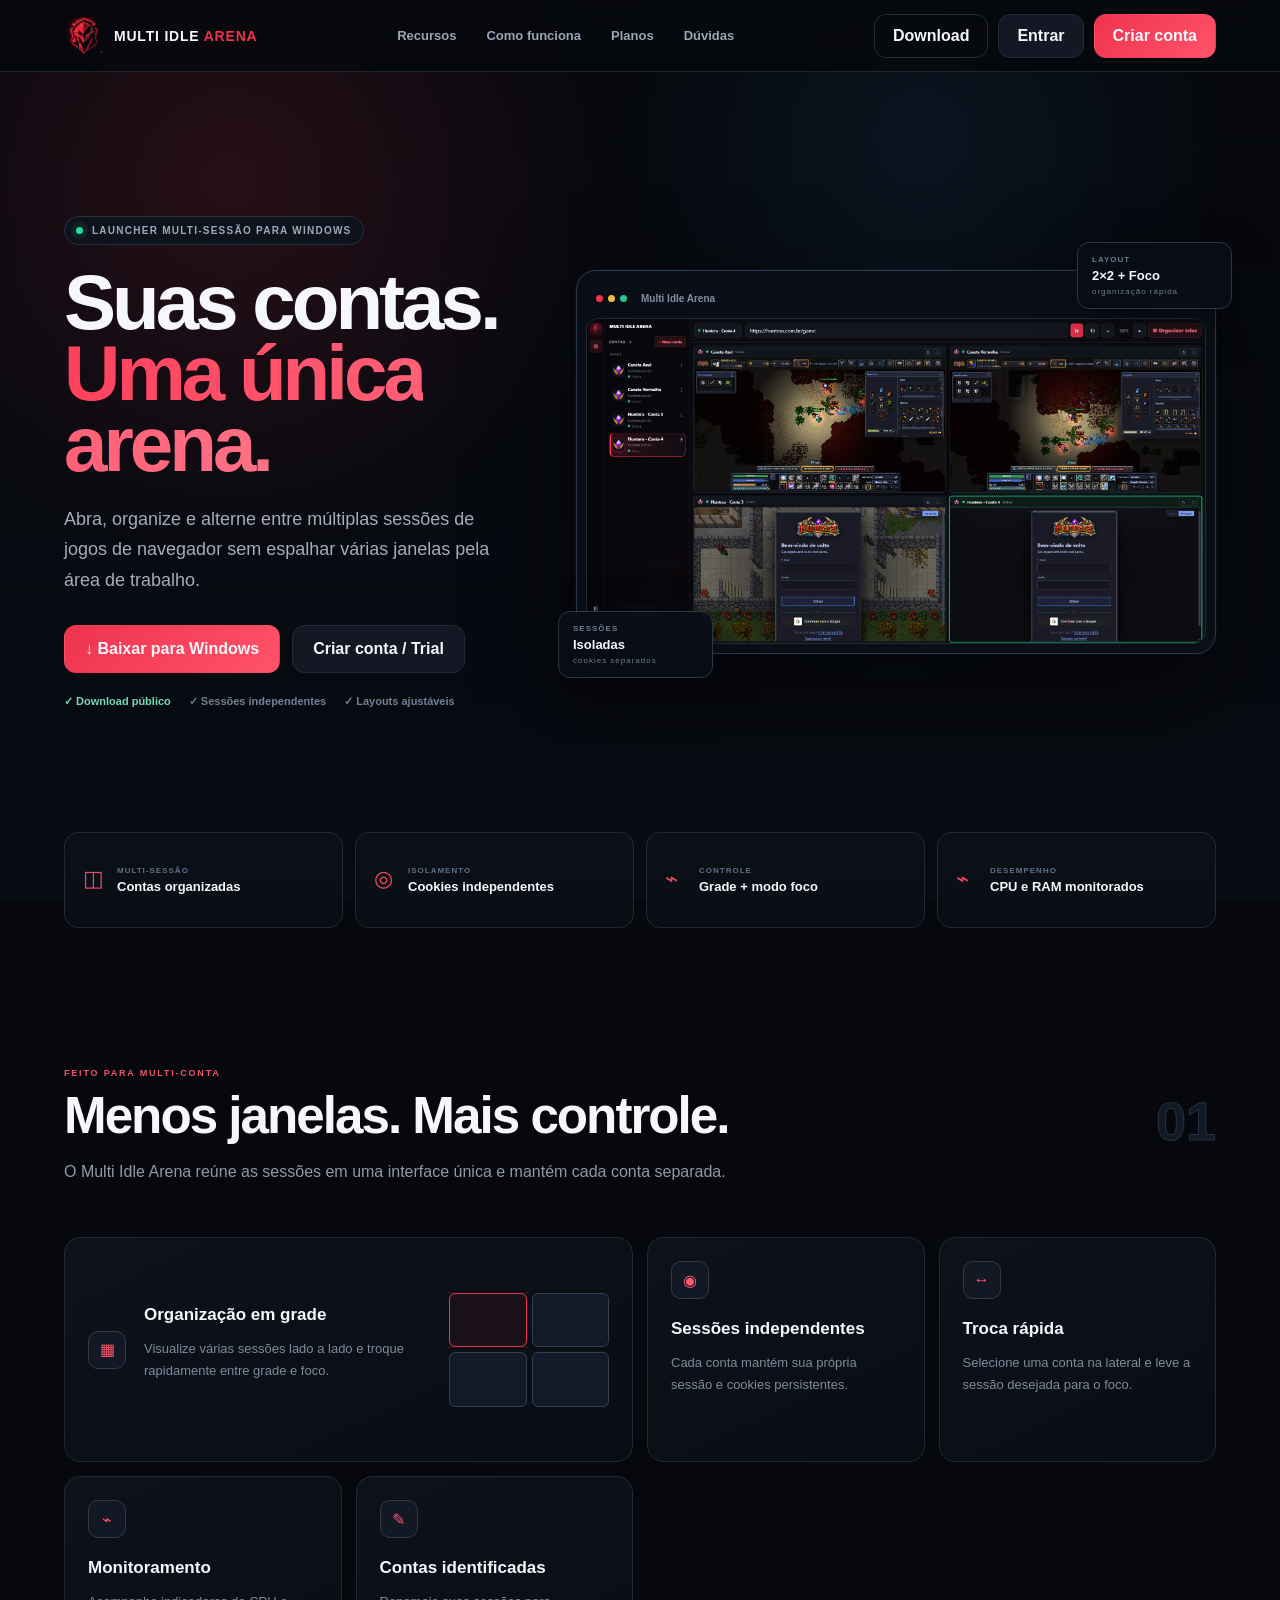
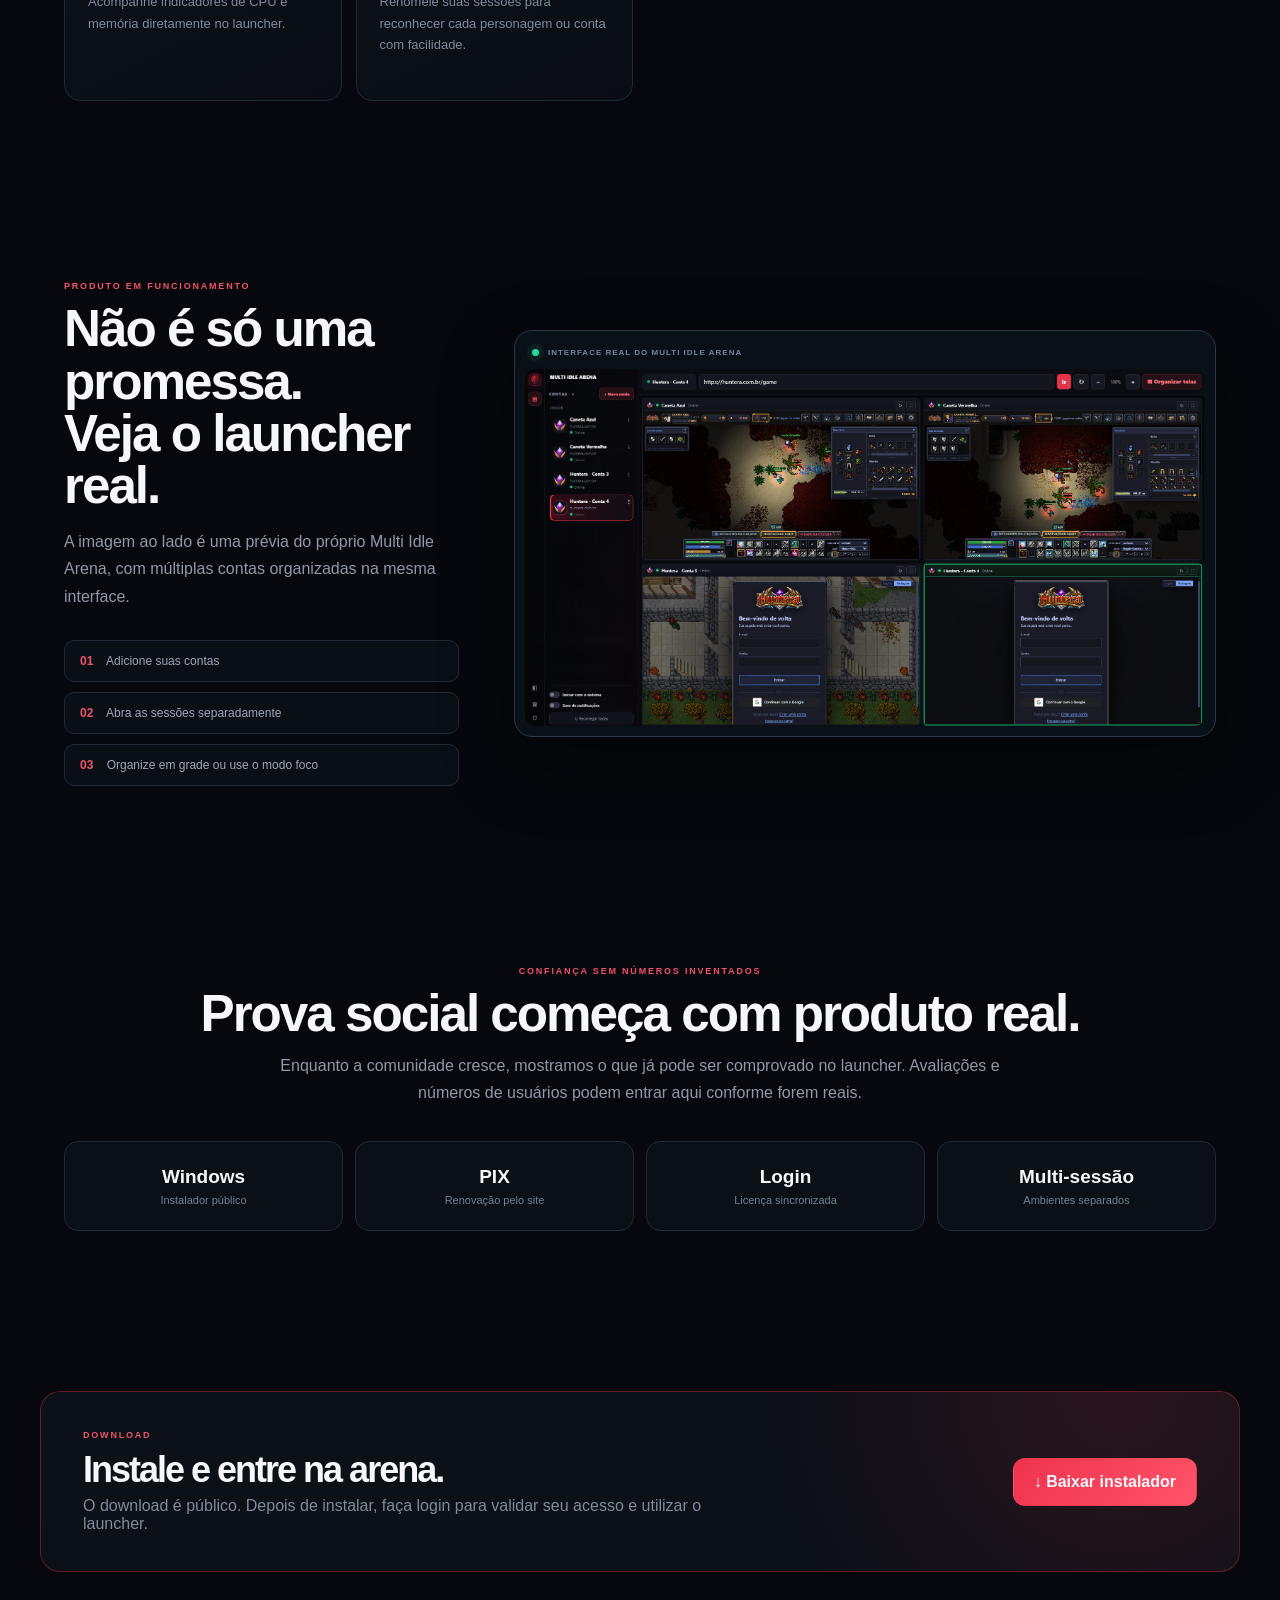
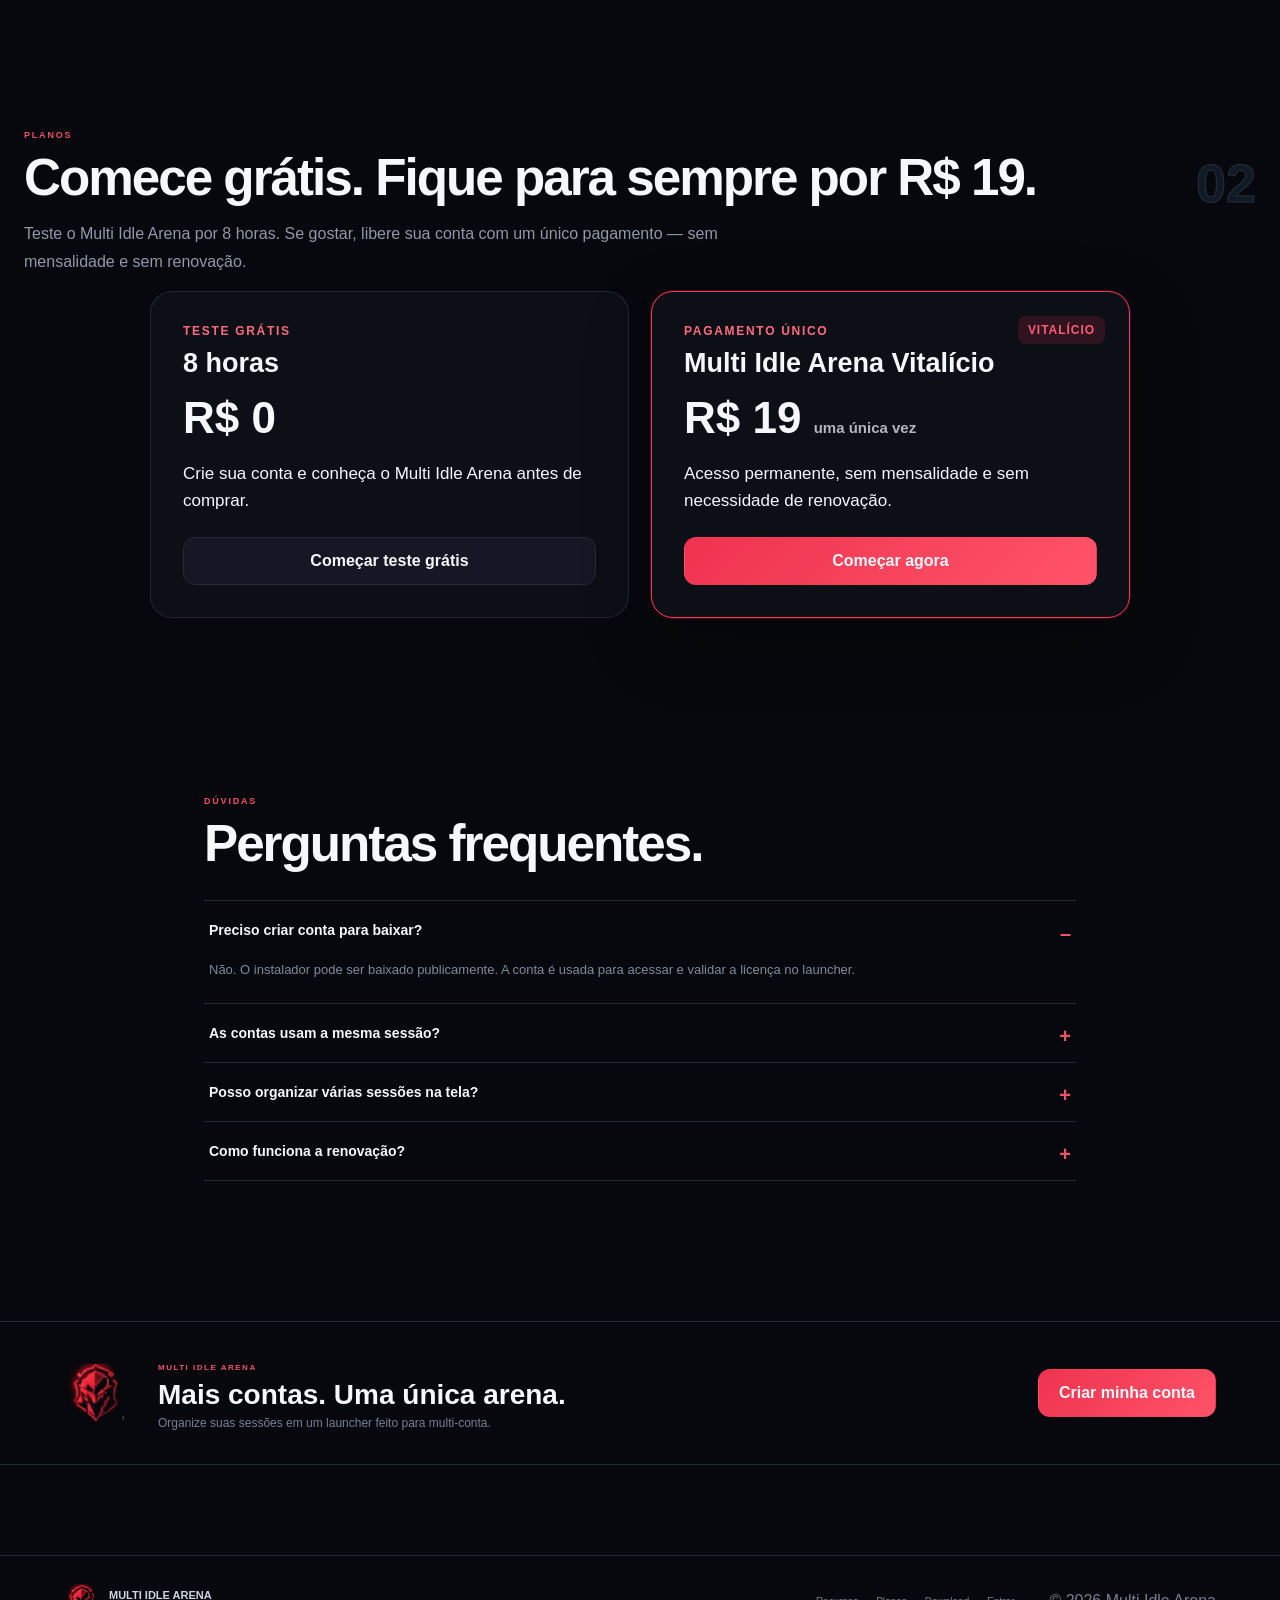
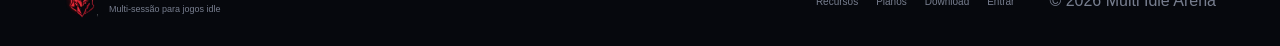
==== commit d5933bde: "Add files via upload" ====
--- a/index.html
+++ b/index.html
@@ -8,6 +8,24 @@
   <title>Multi Idle Arena — Multi-sessão para jogos idle</title>
   <link rel="icon" href="favicon.ico">
   <link rel="stylesheet" href="styles.css">
+
+<style>
+  .pricing-public{padding:88px 24px}
+  .pricing-public .section-head{max-width:760px;margin:0 auto 34px;text-align:center}
+  .pricing-public .section-head h2{font-size:clamp(32px,4vw,48px);line-height:1.08;margin:10px 0 16px}
+  .pricing-public .section-head p{font-size:18px;line-height:1.65}
+  .pricing-public-grid{max-width:980px;margin:0 auto;display:grid;grid-template-columns:repeat(2,minmax(0,1fr));gap:22px}
+  .pricing-public-card{position:relative;padding:32px;border:1px solid rgba(255,255,255,.10);border-radius:22px;background:rgba(15,17,24,.92)}
+  .pricing-public-card h3{font-size:27px;margin:10px 0 14px}
+  .pricing-public-card p{font-size:17px;line-height:1.6;min-height:55px}
+  .pricing-public-price{font-size:44px;font-weight:800;margin:14px 0}
+  .pricing-public-price small{font-size:15px;font-weight:600;opacity:.72}
+  .pricing-public-card .btn{width:100%;min-height:48px;display:flex;align-items:center;justify-content:center;margin-top:22px;font-size:16px}
+  .pricing-public-featured{border-color:#ff3657;box-shadow:0 0 0 1px rgba(255,54,87,.18),0 24px 70px rgba(0,0,0,.24)}
+  .pricing-public-badge{position:absolute;right:24px;top:24px;padding:7px 10px;border-radius:8px;background:rgba(255,54,87,.14);color:#ff5b74;font-size:12px;font-weight:800;letter-spacing:.08em}
+  @media(max-width:760px){.pricing-public{padding:64px 18px}.pricing-public-grid{grid-template-columns:1fr}.pricing-public-card p{min-height:0}}
+</style>
+
 </head>
 <body class="home-v2">
 <div class="bg"></div>
@@ -130,24 +148,32 @@
     <a class="btn primary btn-lg" href="https://github.com/joaovitordc2045-bot/multi-idle-arena/releases/download/v0.5.1/Multi.Idle.Arena.Setup.0.5.1.exe">↓ Baixar instalador</a>
   </section>
 
-  <section class="section home-section" id="planos">
+    <section class="section home-section pricing-public" id="planos">
     <div class="section-kicker">PLANOS</div>
     <div class="section-title-row">
-      <div><h2>Escolha seu acesso.</h2><p class="lead">Comece pela opção que combina com o seu uso e renove pelo site via Pix.</p></div>
+      <div>
+        <h2>Comece grátis. Fique para sempre por R$ 19.</h2>
+        <p class="lead">Teste o Multi Idle Arena por 8 horas. Se gostar, libere sua conta com um único pagamento — sem mensalidade e sem renovação.</p>
+      </div>
       <span class="section-number">02</span>
     </div>
-    <div class="pricing-grid">
-      <article class="price-card">
-        <span class="plan-pill">1 DIA</span><h3>Diário</h3><div class="price">R$ 3 <small>/ dia</small></div>
-        <p>Para testar ou usar por um período curto.</p><a class="btn full-btn" href="cadastro.html">Começar</a>
+
+    <div class="pricing-public-grid">
+      <article class="pricing-public-card">
+        <div class="eyebrow">TESTE GRÁTIS</div>
+        <h3>8 horas</h3>
+        <div class="pricing-public-price">R$ 0</div>
+        <p>Crie sua conta e conheça o Multi Idle Arena antes de comprar.</p>
+        <a class="btn full-btn" href="cadastro.html">Começar teste grátis</a>
       </article>
-      <article class="price-card">
-        <span class="plan-pill">7 DIAS</span><h3>Semanal</h3><div class="price">R$ 12 <small>/ semana</small></div>
-        <p>Mais tempo de uso sem compromisso mensal.</p><a class="btn full-btn" href="cadastro.html">Começar</a>
-      </article>
-      <article class="price-card featured">
-        <div class="popular-tag">MAIS VANTAJOSO</div><span class="plan-pill">30 DIAS</span><h3>Mensal</h3><div class="price">R$ 18 <small>/ mês</small></div>
-        <p>Melhor custo para quem usa múltiplas contas com frequência.</p><a class="btn primary full-btn" href="cadastro.html">Começar agora</a>
+
+      <article class="pricing-public-card pricing-public-featured">
+        <div class="eyebrow">PAGAMENTO ÚNICO</div>
+        <div class="pricing-public-badge">VITALÍCIO</div>
+        <h3>Multi Idle Arena Vitalício</h3>
+        <div class="pricing-public-price">R$ 19 <small>uma única vez</small></div>
+        <p>Acesso permanente, sem mensalidade e sem necessidade de renovação.</p>
+        <a class="btn primary full-btn" href="cadastro.html">Começar agora</a>
       </article>
     </div>
   </section>
--- a/styles.css
+++ b/styles.css
@@ -72,3 +72,18 @@
  .pricing-grid{grid-template-columns:1fr}.final-cta{margin:30px 20px 60px;padding:28px 0;grid-template-columns:50px 1fr}.final-cta img{width:44px}.final-cta .btn{grid-column:1/3;width:100%}
  .home-footer{grid-template-columns:1fr;text-align:center}.footer-brand,.footer-links{justify-content:center}
 }
+
+/* vLifetime — legibilidade e licença vitalícia */
+.account-dashboard .muted, .account-dashboard p { font-size: 16px; line-height: 1.6; }
+.account-dashboard .metric-label { font-size: 13px; letter-spacing: .08em; }
+.account-dashboard .license-plan { font-size: 30px; }
+.account-dashboard .status-big { font-size: 26px; }
+.account-dashboard .btn { font-size: 15px; min-height: 44px; }
+.lifetime-plans { grid-template-columns: minmax(320px, 620px) !important; justify-content: center; }
+.lifetime-card { padding: 28px !important; }
+.lifetime-card h3 { font-size: 28px; margin: 10px 0; }
+.lifetime-card .price { font-size: 42px; }
+.lifetime-card .price small { font-size: 15px; }
+.lifetime-card p { font-size: 17px; }
+.pix-site-card h2 { font-size: 28px; }
+.pix-site-card .muted, .pix-copy-label, .pix-status { font-size: 15px; }
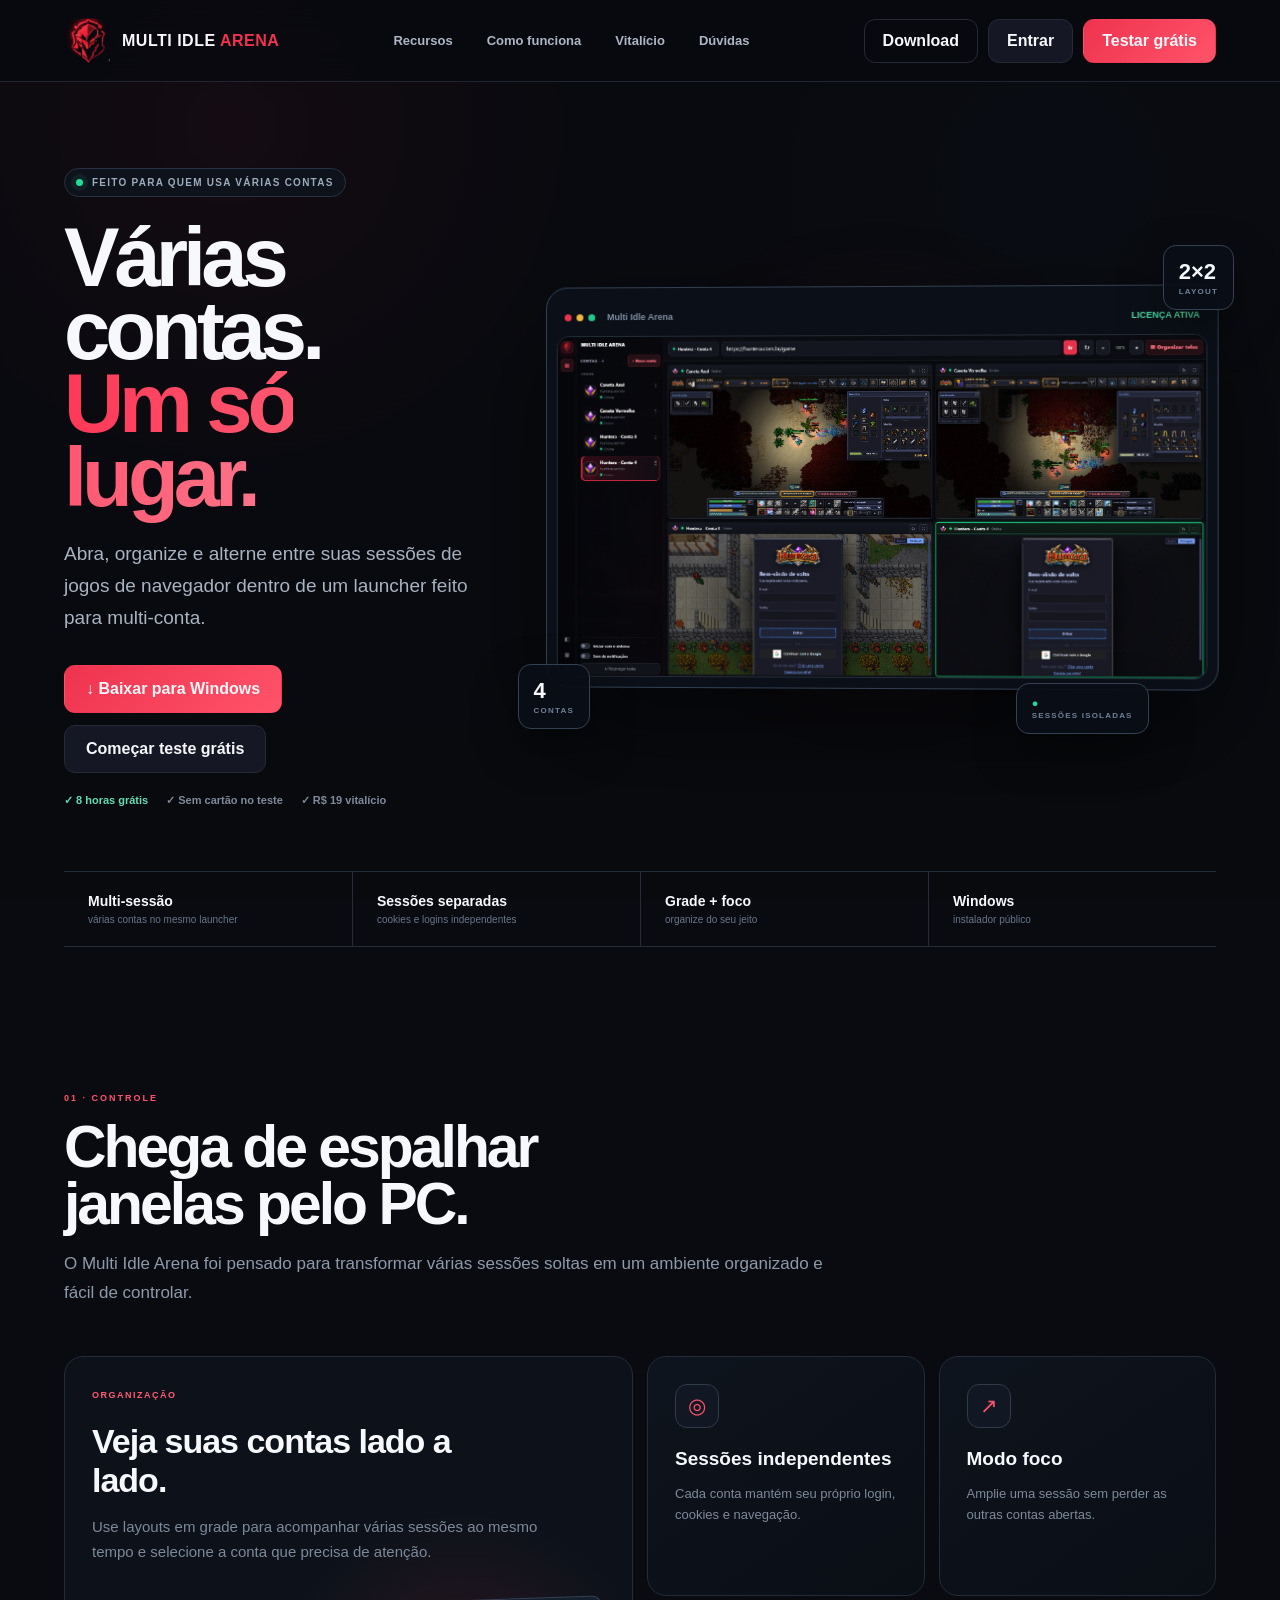
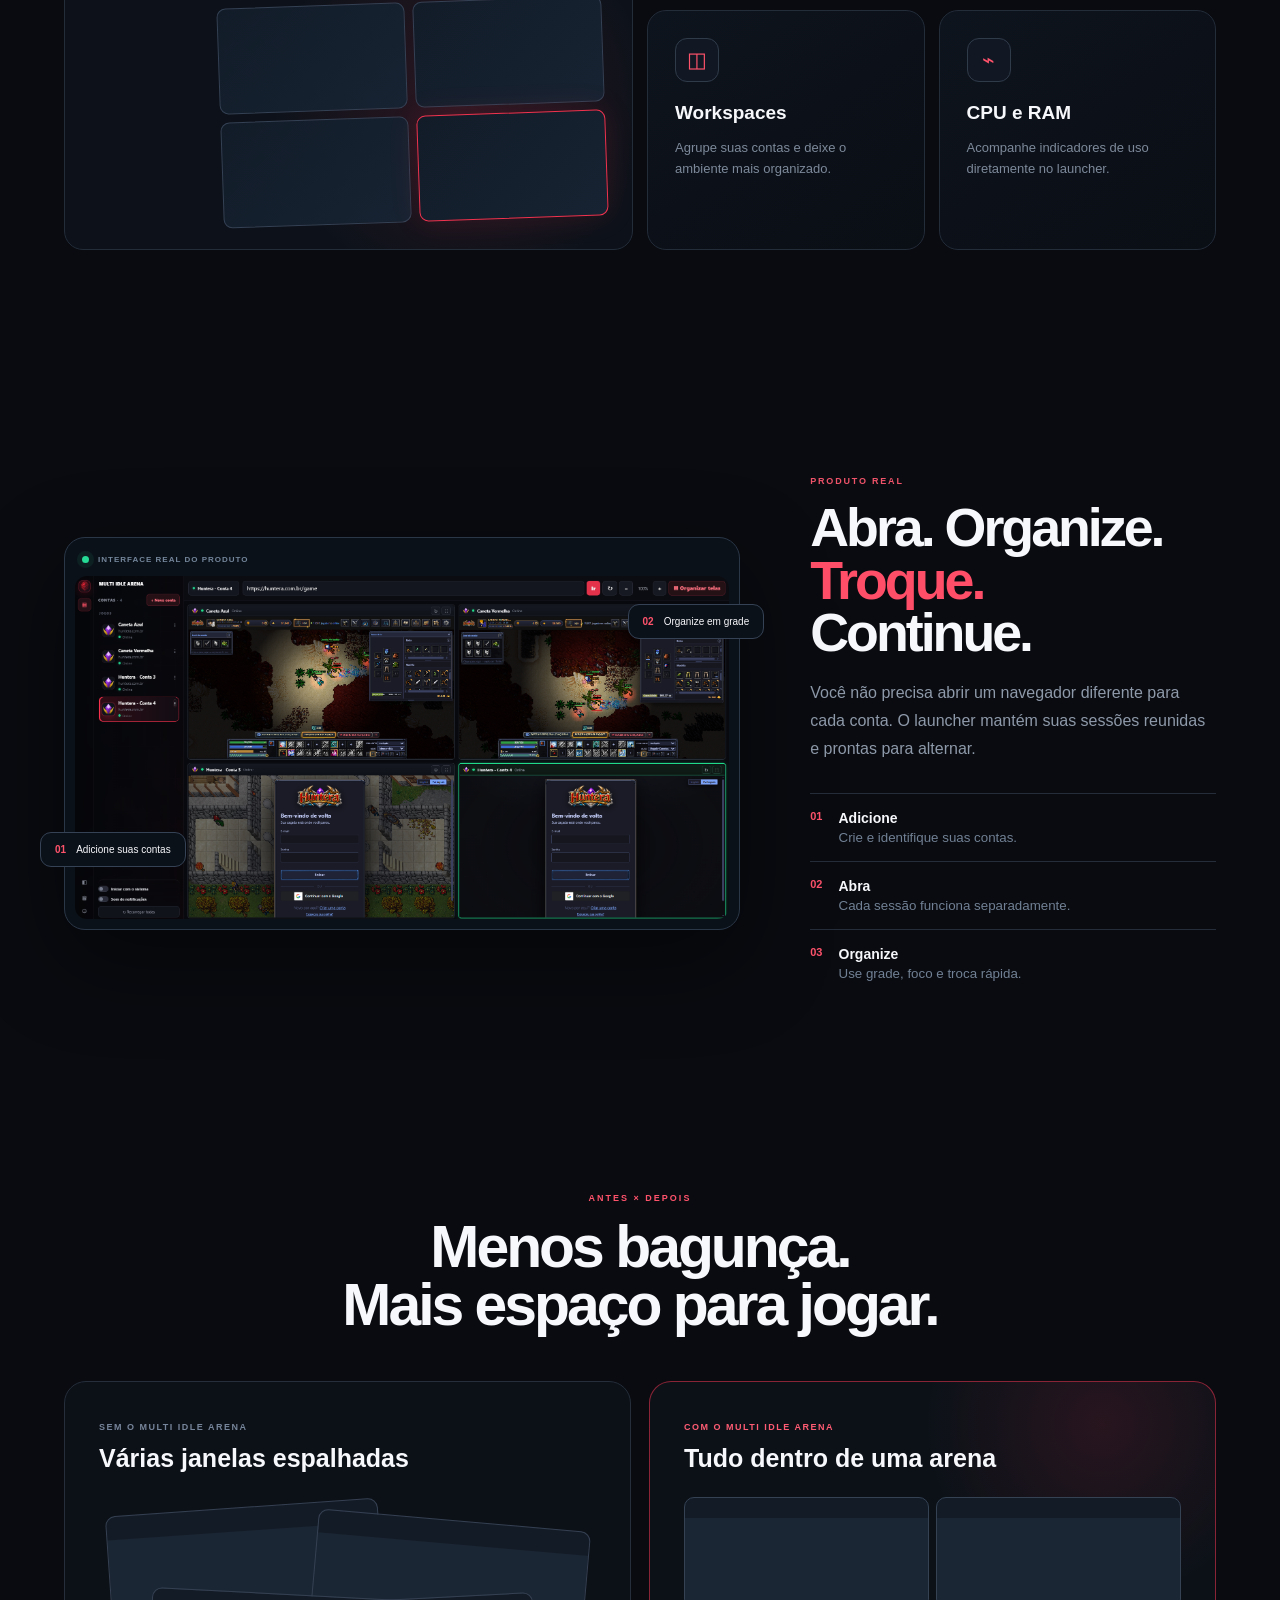
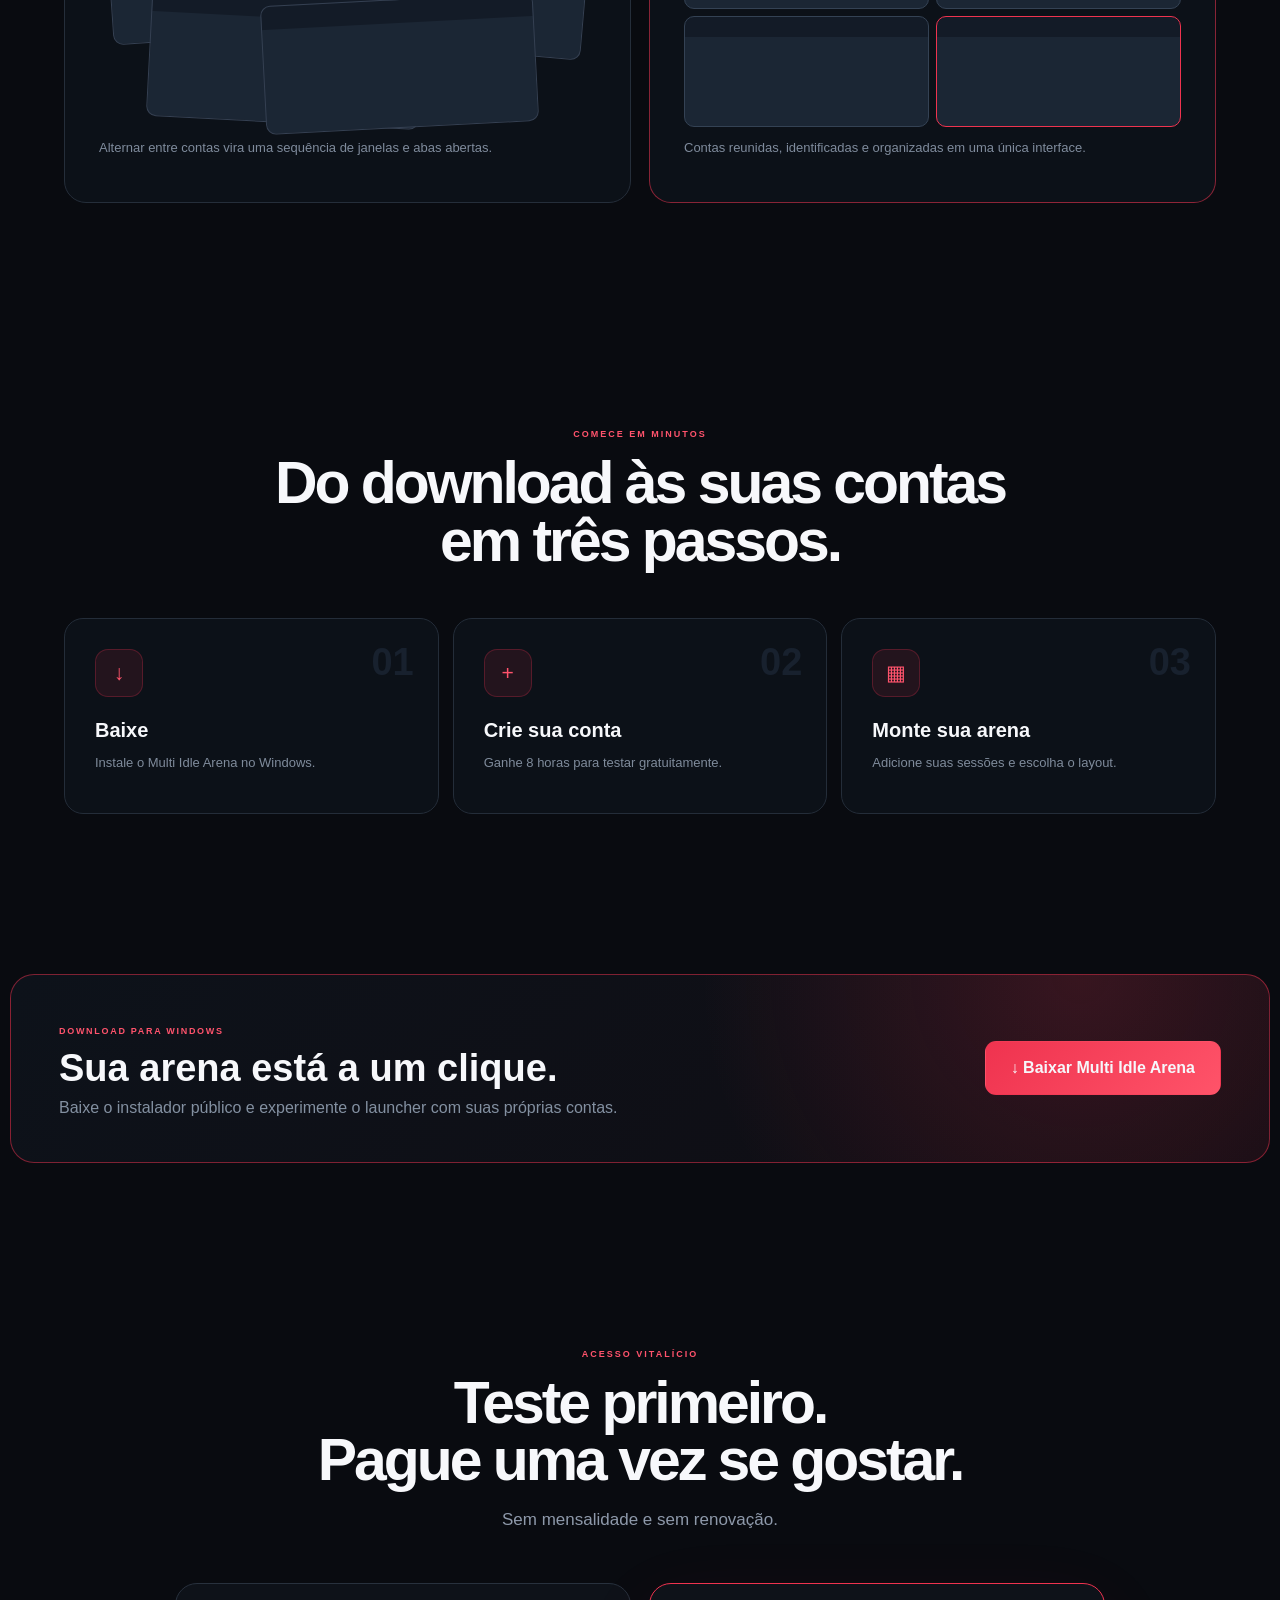
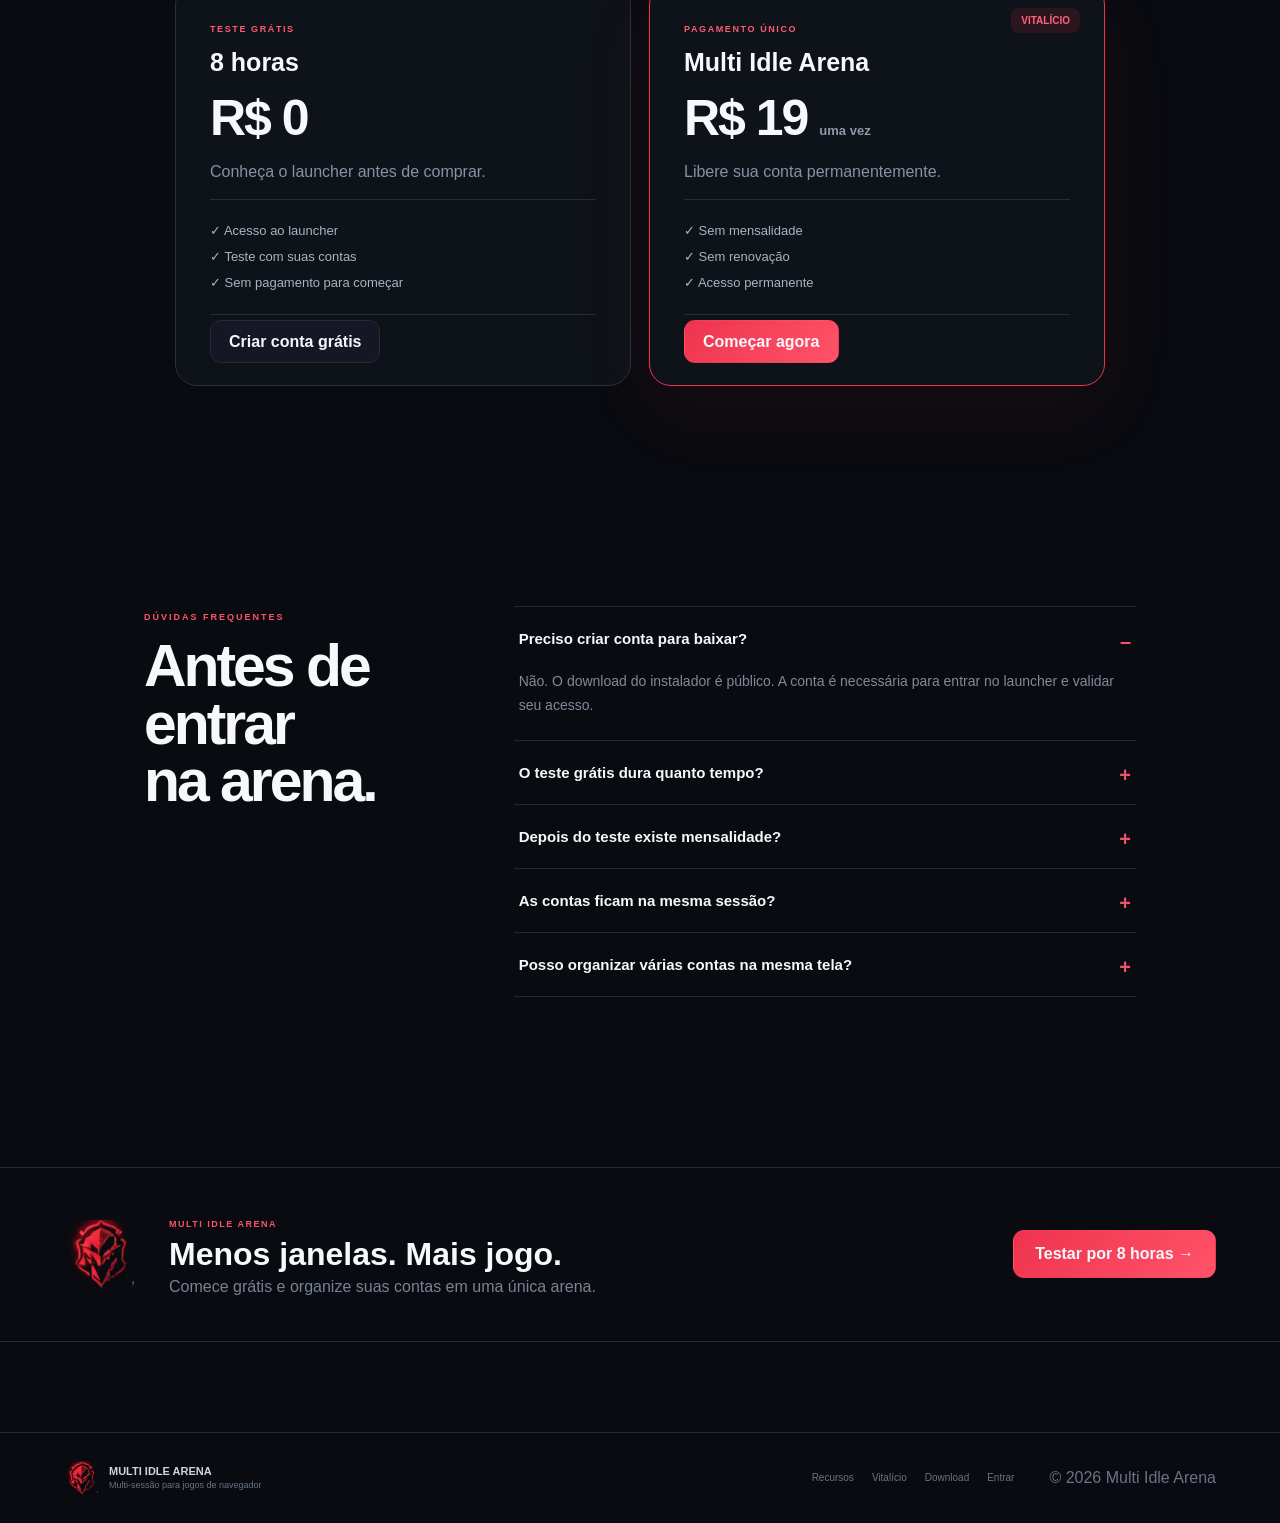
==== commit ea97dc6c: "Add files via upload" ====
--- a/index.html
+++ b/index.html
@@ -1,207 +1,33 @@
 <!doctype html>
 <html lang="pt-BR">
 <head>
-  <meta charset="utf-8">
-  <meta name="viewport" content="width=device-width,initial-scale=1">
-  <meta name="theme-color" content="#08090d">
-  <meta name="description" content="Multi Idle Arena: organize múltiplas sessões de jogos de navegador em um único launcher para Windows.">
-  <title>Multi Idle Arena — Multi-sessão para jogos idle</title>
-  <link rel="icon" href="favicon.ico">
-  <link rel="stylesheet" href="styles.css">
-
-<style>
-  .pricing-public{padding:88px 24px}
-  .pricing-public .section-head{max-width:760px;margin:0 auto 34px;text-align:center}
-  .pricing-public .section-head h2{font-size:clamp(32px,4vw,48px);line-height:1.08;margin:10px 0 16px}
-  .pricing-public .section-head p{font-size:18px;line-height:1.65}
-  .pricing-public-grid{max-width:980px;margin:0 auto;display:grid;grid-template-columns:repeat(2,minmax(0,1fr));gap:22px}
-  .pricing-public-card{position:relative;padding:32px;border:1px solid rgba(255,255,255,.10);border-radius:22px;background:rgba(15,17,24,.92)}
-  .pricing-public-card h3{font-size:27px;margin:10px 0 14px}
-  .pricing-public-card p{font-size:17px;line-height:1.6;min-height:55px}
-  .pricing-public-price{font-size:44px;font-weight:800;margin:14px 0}
-  .pricing-public-price small{font-size:15px;font-weight:600;opacity:.72}
-  .pricing-public-card .btn{width:100%;min-height:48px;display:flex;align-items:center;justify-content:center;margin-top:22px;font-size:16px}
-  .pricing-public-featured{border-color:#ff3657;box-shadow:0 0 0 1px rgba(255,54,87,.18),0 24px 70px rgba(0,0,0,.24)}
-  .pricing-public-badge{position:absolute;right:24px;top:24px;padding:7px 10px;border-radius:8px;background:rgba(255,54,87,.14);color:#ff5b74;font-size:12px;font-weight:800;letter-spacing:.08em}
-  @media(max-width:760px){.pricing-public{padding:64px 18px}.pricing-public-grid{grid-template-columns:1fr}.pricing-public-card p{min-height:0}}
-</style>
-
+<meta charset="utf-8"><meta name="viewport" content="width=device-width,initial-scale=1">
+<meta name="theme-color" content="#090b10"><meta name="description" content="Multi Idle Arena: organize múltiplas sessões de jogos de navegador em um único launcher para Windows.">
+<title>Multi Idle Arena — Todas as suas contas em uma única arena</title>
+<link rel="icon" href="favicon.ico"><link rel="stylesheet" href="styles.css">
 </head>
-<body class="home-v2">
-<div class="bg"></div>
-
-<nav class="nav home-nav">
-  <a class="brand" href="/">
-    <img src="arena-logo.png" alt="Multi Idle Arena">
-    <span>MULTI IDLE <em>ARENA</em></span>
-  </a>
-  <div class="home-nav-center">
-    <a href="#recursos">Recursos</a>
-    <a href="#como-funciona">Como funciona</a>
-    <a href="#planos">Planos</a>
-    <a href="#duvidas">Dúvidas</a>
-  </div>
-  <div class="navlinks">
-    <a class="btn ghost hide-sm" href="#download">Download</a>
-    <a class="btn" id="accountNavBtn" href="login.html">Entrar</a>
-    <a class="btn primary" id="signupNavBtn" href="cadastro.html">Criar conta</a>
-  </div>
-</nav>
-
+<body class="home-v3"><div class="bg"></div>
+<nav class="nav home-nav"><a class="brand" href="/"><img src="arena-logo.png" alt="Multi Idle Arena"><span>MULTI IDLE <em>ARENA</em></span></a><div class="home-nav-center"><a href="#recursos">Recursos</a><a href="#como-funciona">Como funciona</a><a href="#planos">Vitalício</a><a href="#duvidas">Dúvidas</a></div><div class="navlinks"><a class="btn ghost hide-sm" href="#download">Download</a><a class="btn" id="accountNavBtn" href="login.html">Entrar</a><a class="btn primary" id="signupNavBtn" href="cadastro.html">Testar grátis</a></div></nav>
 <main>
-  <section class="mia-hero">
-    <div class="hero-copy">
-      <div class="hero-badge"><i></i> LAUNCHER MULTI-SESSÃO PARA WINDOWS</div>
-      <h1>Suas contas.<br><em>Uma única arena.</em></h1>
-      <p>Abra, organize e alterne entre múltiplas sessões de jogos de navegador sem espalhar várias janelas pela área de trabalho.</p>
-      <div class="hero-actions">
-        <a class="btn primary btn-lg" href="https://github.com/joaovitordc2045-bot/multi-idle-arena/releases/download/v0.5.1/Multi.Idle.Arena.Setup.0.5.1.exe">↓ Baixar para Windows</a>
-        <a class="btn btn-lg" id="heroAccountBtn" href="cadastro.html">Criar conta / Trial</a>
-      </div>
-      <div class="hero-trust">
-        <span>✓ Download público</span>
-        <span>✓ Sessões independentes</span>
-        <span>✓ Layouts ajustáveis</span>
-      </div>
-    </div>
-
-    <div class="product-stage">
-      <div class="stage-glow"></div>
-      <div class="stage-window">
-        <div class="stage-top">
-          <div class="stage-dots"><i></i><i></i><i></i></div>
-          <span>Multi Idle Arena</span>
-          <b>● ATIVO</b>
-        </div>
-        <img src="launcher-preview.png" alt="Multi Idle Arena em funcionamento com múltiplas sessões">
-      </div>
-      <div class="floating-proof proof-a"><b>SESSÕES</b><strong>Isoladas</strong><small>cookies separados</small></div>
-      <div class="floating-proof proof-b"><b>LAYOUT</b><strong>2×2 + Foco</strong><small>organização rápida</small></div>
-    </div>
-  </section>
-
-  <section class="proof-strip" aria-label="Recursos em destaque">
-    <div><span>◫</span><small>MULTI-SESSÃO</small><strong>Contas organizadas</strong></div>
-    <div><span>◎</span><small>ISOLAMENTO</small><strong>Cookies independentes</strong></div>
-    <div><span>⌁</span><small>CONTROLE</small><strong>Grade + modo foco</strong></div>
-    <div><span>⌁</span><small>DESEMPENHO</small><strong>CPU e RAM monitorados</strong></div>
-  </section>
-
-  <section class="section home-section" id="recursos">
-    <div class="section-kicker">FEITO PARA MULTI-CONTA</div>
-    <div class="section-title-row">
-      <div>
-        <h2>Menos janelas. Mais controle.</h2>
-        <p class="lead">O Multi Idle Arena reúne as sessões em uma interface única e mantém cada conta separada.</p>
-      </div>
-      <span class="section-number">01</span>
-    </div>
-
-    <div class="feature-grid">
-      <article class="feature-card feature-wide">
-        <div class="feature-icon">▦</div>
-        <div><h3>Organização em grade</h3><p>Visualize várias sessões lado a lado e troque rapidamente entre grade e foco.</p></div>
-        <div class="mini-layout"><i></i><i></i><i></i><i></i></div>
-      </article>
-      <article class="feature-card"><div class="feature-icon">◉</div><h3>Sessões independentes</h3><p>Cada conta mantém sua própria sessão e cookies persistentes.</p></article>
-      <article class="feature-card"><div class="feature-icon">↔</div><h3>Troca rápida</h3><p>Selecione uma conta na lateral e leve a sessão desejada para o foco.</p></article>
-      <article class="feature-card"><div class="feature-icon">⌁</div><h3>Monitoramento</h3><p>Acompanhe indicadores de CPU e memória diretamente no launcher.</p></article>
-      <article class="feature-card"><div class="feature-icon">✎</div><h3>Contas identificadas</h3><p>Renomeie suas sessões para reconhecer cada personagem ou conta com facilidade.</p></article>
-    </div>
-  </section>
-
-  <section class="section home-section showcase-section" id="como-funciona">
-    <div class="showcase-copy">
-      <div class="section-kicker">PRODUTO EM FUNCIONAMENTO</div>
-      <h2>Não é só uma promessa.<br>Veja o launcher real.</h2>
-      <p class="lead">A imagem ao lado é uma prévia do próprio Multi Idle Arena, com múltiplas contas organizadas na mesma interface.</p>
-      <div class="check-list">
-        <span><b>01</b> Adicione suas contas</span>
-        <span><b>02</b> Abra as sessões separadamente</span>
-        <span><b>03</b> Organize em grade ou use o modo foco</span>
-      </div>
-    </div>
-    <div class="showcase-shot">
-      <div class="shot-label"><i></i> INTERFACE REAL DO MULTI IDLE ARENA</div>
-      <img src="launcher-preview.png" alt="Interface real do Multi Idle Arena">
-    </div>
-  </section>
-
-  <section class="section home-section confidence-section">
-    <div class="section-kicker">CONFIANÇA SEM NÚMEROS INVENTADOS</div>
-    <h2>Prova social começa com produto real.</h2>
-    <p class="lead">Enquanto a comunidade cresce, mostramos o que já pode ser comprovado no launcher. Avaliações e números de usuários podem entrar aqui conforme forem reais.</p>
-    <div class="confidence-grid">
-      <div><strong>Windows</strong><span>Instalador público</span></div>
-      <div><strong>PIX</strong><span>Renovação pelo site</span></div>
-      <div><strong>Login</strong><span>Licença sincronizada</span></div>
-      <div><strong>Multi-sessão</strong><span>Ambientes separados</span></div>
-    </div>
-  </section>
-
-  <section class="section home-section download-panel" id="download">
-    <div>
-      <div class="section-kicker">DOWNLOAD</div>
-      <h2>Instale e entre na arena.</h2>
-      <p>O download é público. Depois de instalar, faça login para validar seu acesso e utilizar o launcher.</p>
-    </div>
-    <a class="btn primary btn-lg" href="https://github.com/joaovitordc2045-bot/multi-idle-arena/releases/download/v0.5.1/Multi.Idle.Arena.Setup.0.5.1.exe">↓ Baixar instalador</a>
-  </section>
-
-    <section class="section home-section pricing-public" id="planos">
-    <div class="section-kicker">PLANOS</div>
-    <div class="section-title-row">
-      <div>
-        <h2>Comece grátis. Fique para sempre por R$ 19.</h2>
-        <p class="lead">Teste o Multi Idle Arena por 8 horas. Se gostar, libere sua conta com um único pagamento — sem mensalidade e sem renovação.</p>
-      </div>
-      <span class="section-number">02</span>
-    </div>
-
-    <div class="pricing-public-grid">
-      <article class="pricing-public-card">
-        <div class="eyebrow">TESTE GRÁTIS</div>
-        <h3>8 horas</h3>
-        <div class="pricing-public-price">R$ 0</div>
-        <p>Crie sua conta e conheça o Multi Idle Arena antes de comprar.</p>
-        <a class="btn full-btn" href="cadastro.html">Começar teste grátis</a>
-      </article>
-
-      <article class="pricing-public-card pricing-public-featured">
-        <div class="eyebrow">PAGAMENTO ÚNICO</div>
-        <div class="pricing-public-badge">VITALÍCIO</div>
-        <h3>Multi Idle Arena Vitalício</h3>
-        <div class="pricing-public-price">R$ 19 <small>uma única vez</small></div>
-        <p>Acesso permanente, sem mensalidade e sem necessidade de renovação.</p>
-        <a class="btn primary full-btn" href="cadastro.html">Começar agora</a>
-      </article>
-    </div>
-  </section>
-
-  <section class="section home-section faq-section" id="duvidas">
-    <div class="section-kicker">DÚVIDAS</div>
-    <h2>Perguntas frequentes.</h2>
-    <div class="faq-list">
-      <details open><summary>Preciso criar conta para baixar?</summary><p>Não. O instalador pode ser baixado publicamente. A conta é usada para acessar e validar a licença no launcher.</p></details>
-      <details><summary>As contas usam a mesma sessão?</summary><p>Não. O launcher foi estruturado para manter sessões persistentes separadas entre as contas adicionadas.</p></details>
-      <details><summary>Posso organizar várias sessões na tela?</summary><p>Sim. O Multi Idle Arena possui organização em grade e modo foco para trabalhar com as sessões abertas.</p></details>
-      <details><summary>Como funciona a renovação?</summary><p>Os planos disponíveis no site podem ser renovados com pagamento via Pix na área da conta.</p></details>
-    </div>
-  </section>
-
-  <section class="final-cta">
-    <img src="arena-logo.png" alt="">
-    <div><small>MULTI IDLE ARENA</small><h2>Mais contas. Uma única arena.</h2><p>Organize suas sessões em um launcher feito para multi-conta.</p></div>
-    <a class="btn primary btn-lg" href="cadastro.html">Criar minha conta</a>
-  </section>
+<section class="v3-hero"><div class="v3-copy"><div class="hero-badge"><i></i> FEITO PARA QUEM USA VÁRIAS CONTAS</div><h1>Várias contas.<br><em>Um só lugar.</em></h1><p>Abra, organize e alterne entre suas sessões de jogos de navegador dentro de um launcher feito para multi-conta.</p><div class="hero-actions"><a class="btn primary btn-lg" href="https://github.com/joaovitordc2045-bot/multi-idle-arena/releases/latest/download/Multi-Idle-Arena-Setup.exe">↓ Baixar para Windows</a><a class="btn btn-lg" id="heroAccountBtn" href="cadastro.html">Começar teste grátis</a></div><div class="v3-mini-trust"><span>✓ 8 horas grátis</span><span>✓ Sem cartão no teste</span><span>✓ R$ 19 vitalício</span></div></div>
+<div class="v3-product"><div class="v3-orbit one">4 <small>CONTAS</small></div><div class="v3-orbit two">2×2 <small>LAYOUT</small></div><div class="v3-orbit three"><b>●</b> <small>SESSÕES ISOLADAS</small></div><div class="v3-window"><div class="v3-windowbar"><span><i></i><i></i><i></i></span><b>Multi Idle Arena</b><em>LICENÇA ATIVA</em></div><img src="launcher-preview.png" alt="Multi Idle Arena com quatro sessões abertas"></div></div></section>
+<section class="v3-bar"><div><b>Multi-sessão</b><span>várias contas no mesmo launcher</span></div><div><b>Sessões separadas</b><span>cookies e logins independentes</span></div><div><b>Grade + foco</b><span>organize do seu jeito</span></div><div><b>Windows</b><span>instalador público</span></div></section>
+<section class="v3-section intro" id="recursos"><div class="v3-heading"><span>01 · CONTROLE</span><h2>Chega de espalhar<br>janelas pelo PC.</h2><p>O Multi Idle Arena foi pensado para transformar várias sessões soltas em um ambiente organizado e fácil de controlar.</p></div><div class="bento">
+<article class="bento-card bento-big"><div><span class="tag">ORGANIZAÇÃO</span><h3>Veja suas contas lado a lado.</h3><p>Use layouts em grade para acompanhar várias sessões ao mesmo tempo e selecione a conta que precisa de atenção.</p></div><div class="fake-grid"><i></i><i></i><i></i><i class="active"></i></div></article>
+<article class="bento-card"><span class="icon">◎</span><h3>Sessões independentes</h3><p>Cada conta mantém seu próprio login, cookies e navegação.</p></article>
+<article class="bento-card"><span class="icon">↗</span><h3>Modo foco</h3><p>Amplie uma sessão sem perder as outras contas abertas.</p></article>
+<article class="bento-card"><span class="icon">◫</span><h3>Workspaces</h3><p>Agrupe suas contas e deixe o ambiente mais organizado.</p></article>
+<article class="bento-card"><span class="icon">⌁</span><h3>CPU e RAM</h3><p>Acompanhe indicadores de uso diretamente no launcher.</p></article>
+</div></section>
+<section class="v3-section demo" id="como-funciona"><div class="demo-shot"><div class="shot-label"><i></i> INTERFACE REAL DO PRODUTO</div><img src="launcher-preview.png" alt="Interface real do Multi Idle Arena"><div class="demo-chip chip1"><b>01</b><span>Adicione suas contas</span></div><div class="demo-chip chip2"><b>02</b><span>Organize em grade</span></div></div><div class="demo-copy"><span class="section-kicker">PRODUTO REAL</span><h2>Abra. Organize.<br><em>Troque.</em> Continue.</h2><p>Você não precisa abrir um navegador diferente para cada conta. O launcher mantém suas sessões reunidas e prontas para alternar.</p><div class="steps"><div><b>01</b><span><strong>Adicione</strong><small>Crie e identifique suas contas.</small></span></div><div><b>02</b><span><strong>Abra</strong><small>Cada sessão funciona separadamente.</small></span></div><div><b>03</b><span><strong>Organize</strong><small>Use grade, foco e troca rápida.</small></span></div></div></div></section>
+<section class="v3-section compare"><div class="v3-heading center"><span>ANTES × DEPOIS</span><h2>Menos bagunça.<br>Mais espaço para jogar.</h2></div><div class="compare-grid"><article class="before"><small>SEM O MULTI IDLE ARENA</small><h3>Várias janelas espalhadas</h3><div class="window-chaos"><i></i><i></i><i></i><i></i></div><p>Alternar entre contas vira uma sequência de janelas e abas abertas.</p></article><article class="after"><small>COM O MULTI IDLE ARENA</small><h3>Tudo dentro de uma arena</h3><div class="window-order"><i></i><i></i><i></i><i></i></div><p>Contas reunidas, identificadas e organizadas em uma única interface.</p></article></div></section>
+<section class="v3-section how"><div class="v3-heading center"><span>COMECE EM MINUTOS</span><h2>Do download às suas contas<br>em três passos.</h2></div><div class="how-grid"><article><b>01</b><div class="how-icon">↓</div><h3>Baixe</h3><p>Instale o Multi Idle Arena no Windows.</p></article><article><b>02</b><div class="how-icon">+</div><h3>Crie sua conta</h3><p>Ganhe 8 horas para testar gratuitamente.</p></article><article><b>03</b><div class="how-icon">▦</div><h3>Monte sua arena</h3><p>Adicione suas sessões e escolha o layout.</p></article></div></section>
+<section class="v3-download" id="download"><div><span>DOWNLOAD PARA WINDOWS</span><h2>Sua arena está a um clique.</h2><p>Baixe o instalador público e experimente o launcher com suas próprias contas.</p></div><a class="btn primary btn-xl" href="https://github.com/joaovitordc2045-bot/multi-idle-arena/releases/latest/download/Multi-Idle-Arena-Setup.exe">↓ Baixar Multi Idle Arena</a></section>
+<section class="v3-section pricing" id="planos"><div class="v3-heading center"><span>ACESSO VITALÍCIO</span><h2>Teste primeiro.<br>Pague uma vez se gostar.</h2><p>Sem mensalidade e sem renovação.</p></div><div class="price-v3"><article><span>TESTE GRÁTIS</span><h3>8 horas</h3><div class="money">R$ 0</div><p>Conheça o launcher antes de comprar.</p><ul><li>✓ Acesso ao launcher</li><li>✓ Teste com suas contas</li><li>✓ Sem pagamento para começar</li></ul><a class="btn full-btn" href="cadastro.html">Criar conta grátis</a></article><article class="featured"><div class="lifetime">VITALÍCIO</div><span>PAGAMENTO ÚNICO</span><h3>Multi Idle Arena</h3><div class="money">R$ 19 <small>uma vez</small></div><p>Libere sua conta permanentemente.</p><ul><li>✓ Sem mensalidade</li><li>✓ Sem renovação</li><li>✓ Acesso permanente</li></ul><a class="btn primary full-btn" href="cadastro.html">Começar agora</a></article></div></section>
+<section class="v3-section faq-section" id="duvidas"><div class="v3-heading"><span>DÚVIDAS FREQUENTES</span><h2>Antes de entrar<br>na arena.</h2></div><div class="faq-list"><details open><summary>Preciso criar conta para baixar?</summary><p>Não. O download do instalador é público. A conta é necessária para entrar no launcher e validar seu acesso.</p></details><details><summary>O teste grátis dura quanto tempo?</summary><p>O período gratuito é de 8 horas para você conhecer o Multi Idle Arena antes de comprar.</p></details><details><summary>Depois do teste existe mensalidade?</summary><p>Não. O acesso vitalício custa R$ 19 em pagamento único, sem mensalidade e sem renovação.</p></details><details><summary>As contas ficam na mesma sessão?</summary><p>Não. O launcher mantém as sessões separadas, com cookies e logins independentes.</p></details><details><summary>Posso organizar várias contas na mesma tela?</summary><p>Sim. O Multi Idle Arena oferece organização em grade e modo foco para alternar entre suas sessões.</p></details></div></section>
+<section class="v3-final"><img src="arena-logo.png" alt=""><div><span>MULTI IDLE ARENA</span><h2>Menos janelas. Mais jogo.</h2><p>Comece grátis e organize suas contas em uma única arena.</p></div><a class="btn primary btn-lg" href="cadastro.html">Testar por 8 horas →</a></section>
 </main>
-
-<footer class="footer home-footer">
-  <div class="footer-brand"><img src="arena-logo.png" alt=""><div><strong>MULTI IDLE ARENA</strong><small>Multi-sessão para jogos idle</small></div></div>
-  <div class="footer-links"><a href="#recursos">Recursos</a><a href="#planos">Planos</a><a href="#download">Download</a><a href="login.html">Entrar</a></div>
-  <span>© 2026 Multi Idle Arena</span>
-</footer>
-
+<footer class="home-footer"><div class="footer-brand"><img src="arena-logo.png" alt=""><div><strong>MULTI IDLE ARENA</strong><small>Multi-sessão para jogos de navegador</small></div></div><div class="footer-links"><a href="#recursos">Recursos</a><a href="#planos">Vitalício</a><a href="#download">Download</a><a href="login.html">Entrar</a></div><span>© 2026 Multi Idle Arena</span></footer>
 <script type="module">
   import { supabase } from './supabase-client.js';
   const accountBtn = document.getElementById('accountNavBtn');
--- a/styles.css
+++ b/styles.css
@@ -87,3 +87,20 @@
 .lifetime-card p { font-size: 17px; }
 .pix-site-card h2 { font-size: 28px; }
 .pix-site-card .muted, .pix-copy-label, .pix-status { font-size: 15px; }
+
+/* ===== HOME V3 — landing page comercial ===== */
+.home-v3{background:#090b10;color:#f7f8fb;overflow-x:hidden}.home-v3 .bg{opacity:.2;background:radial-gradient(circle at 18% 14%,rgba(239,51,79,.25),transparent 28%),radial-gradient(circle at 82% 20%,rgba(29,80,116,.18),transparent 28%),linear-gradient(#090b10,#080a0e)}
+.home-v3 .home-nav{height:82px;padding:0 max(5vw,28px);border-color:#202631;background:rgba(8,10,15,.88)}.home-v3 .home-nav-center{display:flex;gap:34px;color:#aeb6c5;font-size:13px;font-weight:700}.home-v3 .home-nav-center a:hover{color:#fff}.home-v3 .brand img{width:46px;height:46px}.home-v3 .btn{border-radius:11px}.btn-lg{padding:14px 21px}.btn-xl{padding:17px 25px;font-size:16px}
+.v3-hero{max-width:1500px;min-height:760px;margin:auto;padding:86px 5vw 64px;display:grid;grid-template-columns:.78fr 1.22fr;gap:48px;align-items:center}.v3-copy h1{font-size:clamp(58px,6.5vw,100px);line-height:.88;letter-spacing:-5px;margin:24px 0}.v3-copy h1 em{font-style:normal;background:linear-gradient(90deg,#ff3857,#ff7287);color:transparent;background-clip:text}.v3-copy>p{max-width:600px;color:#aab3c2;font-size:19px;line-height:1.7}.v3-mini-trust{display:flex;gap:18px;flex-wrap:wrap;margin-top:21px;color:#7f8a9b;font-size:11px;font-weight:700}.v3-mini-trust span:first-child{color:#65ddb0}
+.v3-product{position:relative;padding:45px 0}.v3-product:before{content:"";position:absolute;inset:5% 8%;background:radial-gradient(circle,rgba(239,51,79,.20),transparent 60%);filter:blur(45px)}.v3-window{position:relative;z-index:2;padding:10px;background:#0b1018;border:1px solid #334052;border-radius:22px;box-shadow:0 45px 120px rgba(0,0,0,.6);transform:perspective(1400px) rotateY(-2deg)}.v3-window img{display:block;width:100%;border-radius:13px;border:1px solid #222c38}.v3-windowbar{height:38px;display:flex;align-items:center;gap:12px;padding:0 8px;color:#7f8da1;font-size:9px;font-weight:800}.v3-windowbar>span{display:flex;gap:5px}.v3-windowbar i{display:block;width:7px;height:7px;border-radius:50%;background:#ef334f}.v3-windowbar i:nth-child(2){background:#f0b63d}.v3-windowbar i:nth-child(3){background:#20c98b}.v3-windowbar b{flex:1}.v3-windowbar em{font-style:normal;color:#4ee1aa}.v3-orbit{position:absolute;z-index:3;padding:13px 15px;border:1px solid #344153;border-radius:13px;background:rgba(10,15,23,.93);box-shadow:0 18px 45px rgba(0,0,0,.4);font-size:22px;font-weight:900}.v3-orbit small{display:block;margin-top:2px;color:#718197;font-size:8px;letter-spacing:1.2px}.v3-orbit.one{left:-25px;bottom:5px}.v3-orbit.two{right:-18px;top:4px}.v3-orbit.three{right:10%;bottom:0;font-size:11px}.v3-orbit.three b{color:#22d99a;margin-right:5px}
+.v3-bar{max-width:1400px;margin:0 auto 30px;padding:0 5vw;display:grid;grid-template-columns:repeat(4,1fr)}.v3-bar>div{padding:21px 24px;border-top:1px solid #242c38;border-bottom:1px solid #242c38}.v3-bar>div+div{border-left:1px solid #242c38}.v3-bar b,.v3-bar span{display:block}.v3-bar b{font-size:14px}.v3-bar span{color:#68768a;font-size:10px;margin-top:5px}
+.v3-section{max-width:1400px;margin:auto;padding:110px 5vw}.v3-heading{max-width:760px}.v3-heading>span{color:#ff536c;font-size:9px;font-weight:900;letter-spacing:2px}.v3-heading h2{font-size:clamp(40px,4.6vw,68px);line-height:.98;letter-spacing:-3px;margin:13px 0 17px}.v3-heading p{color:#8e99aa;font-size:17px;line-height:1.7}.v3-heading.center{text-align:center;margin:0 auto 48px}
+.bento{display:grid;grid-template-columns:repeat(4,1fr);gap:14px;margin-top:48px}.bento-card{min-height:240px;padding:27px;border:1px solid #232c39;border-radius:19px;background:linear-gradient(145deg,#0e141d,#0a0e15);position:relative;overflow:hidden}.bento-card h3{font-size:19px;margin:20px 0 9px}.bento-card p{color:#7d899a;font-size:13px;line-height:1.65}.bento-big{grid-column:span 2;grid-row:span 2;min-height:494px;display:flex;flex-direction:column;justify-content:space-between;background:radial-gradient(circle at 70% 70%,rgba(239,51,79,.14),transparent 36%),#0d121a}.bento-big h3{font-size:34px;letter-spacing:-1px;max-width:380px}.bento-big p{max-width:470px;font-size:15px}.tag{color:#ff5b72;font-size:9px;font-weight:900;letter-spacing:1.5px}.icon{width:44px;height:44px;border:1px solid #303b4a;background:#111824;border-radius:12px;display:grid;place-items:center;color:#ff526b;font-size:21px}.fake-grid{align-self:flex-end;width:75%;display:grid;grid-template-columns:1fr 1fr;gap:8px;transform:rotate(-2deg)}.fake-grid i{aspect-ratio:16/9;border:1px solid #344154;border-radius:9px;background:linear-gradient(135deg,#121c29,#172332)}.fake-grid i.active{border-color:#ef334f;box-shadow:0 0 30px rgba(239,51,79,.13)}
+.demo{display:grid;grid-template-columns:1.25fr .75fr;gap:70px;align-items:center}.demo-shot{position:relative;padding:10px;border:1px solid #2a3747;border-radius:21px;background:#0b1119;box-shadow:0 30px 90px rgba(0,0,0,.45)}.demo-shot img{display:block;width:100%;border-radius:12px}.demo-chip{position:absolute;padding:11px 14px;border:1px solid #354255;border-radius:11px;background:#0b1119;display:flex;gap:10px;align-items:center;font-size:10px}.demo-chip b{color:#ff536c}.chip1{left:-25px;bottom:16%}.chip2{right:-25px;top:17%}.demo-copy h2{font-size:clamp(42px,4.2vw,62px);line-height:.98;letter-spacing:-3px;margin:13px 0 20px}.demo-copy h2 em{font-style:normal;color:#ff4f68}.demo-copy>p{color:#8e99a9;line-height:1.75}.steps{margin-top:30px}.steps>div{display:flex;gap:16px;padding:16px 0;border-top:1px solid #242d39}.steps>b{}.steps>div>b{color:#ff536c;font-size:11px}.steps span,.steps strong,.steps small{display:block}.steps strong{font-size:14px}.steps small{color:#718094;margin-top:4px}
+.compare{padding-top:80px}.compare-grid{display:grid;grid-template-columns:1fr 1fr;gap:18px}.compare-grid article{padding:34px;border:1px solid #252e3a;border-radius:22px;background:#0c1118}.compare-grid small{font-size:9px;font-weight:900;letter-spacing:1.5px;color:#77859a}.compare-grid .after{border-color:rgba(239,51,79,.55);background:radial-gradient(circle at 80% 10%,rgba(239,51,79,.12),transparent 30%),#0c1118}.compare-grid .after small{color:#ff5c73}.compare-grid h3{font-size:25px;margin:10px 0 24px}.compare-grid p{color:#7f8b9c;font-size:13px}.window-chaos,.window-order{height:230px;position:relative}.window-chaos i,.window-order i{position:absolute;width:55%;height:56%;border:1px solid #354052;border-radius:10px;background:linear-gradient(#131b27 18%,#1b2634 18%)}.window-chaos i:nth-child(1){left:2%;top:4%;transform:rotate(-4deg)}.window-chaos i:nth-child(2){right:2%;top:10%;transform:rotate(5deg)}.window-chaos i:nth-child(3){left:10%;bottom:2%;transform:rotate(3deg)}.window-chaos i:nth-child(4){right:12%;bottom:0;transform:rotate(-3deg)}.window-order{display:grid;grid-template-columns:1fr 1fr;gap:7px}.window-order i{position:static;width:auto;height:auto;border-color:#344254}.window-order i:last-child{border-color:#ef334f}
+.how-grid{display:grid;grid-template-columns:repeat(3,1fr);gap:14px}.how-grid article{position:relative;padding:30px;border:1px solid #242d39;border-radius:19px;background:#0c1118}.how-grid article>b{position:absolute;right:24px;top:22px;color:#18212e;font-size:38px}.how-icon{width:48px;height:48px;border-radius:13px;background:rgba(239,51,79,.1);border:1px solid rgba(239,51,79,.25);display:grid;place-items:center;color:#ff536c;font-size:21px}.how-grid h3{font-size:20px;margin:22px 0 8px}.how-grid p{color:#7f8b9b;font-size:13px}
+.v3-download{max-width:1260px;margin:50px auto 80px;padding:45px 48px;border:1px solid rgba(239,51,79,.5);border-radius:24px;background:radial-gradient(circle at 85% 0,rgba(239,51,79,.18),transparent 35%),linear-gradient(135deg,#0d121a,#100d13);display:flex;justify-content:space-between;align-items:center;gap:35px}.v3-download span{color:#ff536c;font-size:9px;font-weight:900;letter-spacing:1.7px}.v3-download h2{font-size:38px;margin:9px 0}.v3-download p{color:#8390a1;margin:0}
+.pricing{padding-top:100px}.price-v3{max-width:930px;margin:auto;display:grid;grid-template-columns:1fr 1fr;gap:18px}.price-v3 article{position:relative;padding:34px;border:1px solid #28313d;border-radius:22px;background:#0e1219}.price-v3 article.featured{border-color:#ef334f;box-shadow:0 25px 80px rgba(239,51,79,.08)}.price-v3 article>span{color:#ff5a72;font-size:9px;font-weight:900;letter-spacing:1.6px}.price-v3 h3{font-size:25px;margin:12px 0}.money{font-size:50px;font-weight:900;letter-spacing:-2px}.money small{font-size:13px;color:#8d98a8;letter-spacing:0}.price-v3 p{color:#8792a2}.price-v3 ul{list-style:none;padding:18px 0;margin:18px 0;border-top:1px solid #252e39;border-bottom:1px solid #252e39;color:#aab3c0;font-size:13px;line-height:2}.lifetime{position:absolute;right:24px;top:24px;padding:7px 10px;border-radius:8px;background:rgba(239,51,79,.13);color:#ff6379;font-size:10px;font-weight:900}
+.home-v3 .faq-section{max-width:1120px;display:grid;grid-template-columns:.65fr 1.35fr;gap:70px}.home-v3 .faq-list{margin-top:0}.home-v3 .faq-list summary{font-size:15px;padding:23px 0}.home-v3 .faq-list p{font-size:14px}.v3-final{max-width:1300px;margin:60px auto 90px;padding:45px 5vw;display:grid;grid-template-columns:80px 1fr auto;align-items:center;gap:25px;border-top:1px solid #252e39;border-bottom:1px solid #252e39}.v3-final img{width:70px}.v3-final span{color:#ff536c;font-size:9px;font-weight:900;letter-spacing:1.5px}.v3-final h2{font-size:32px;margin:5px 0}.v3-final p{margin:0;color:#778496}.home-v3 .home-footer{border-top:1px solid #202833;color:#687486}
+@media(max-width:1050px){.home-v3 .home-nav-center{display:none}.v3-hero{grid-template-columns:1fr;padding-top:65px}.v3-copy{text-align:center}.v3-copy>p{margin-left:auto;margin-right:auto}.v3-copy .hero-actions,.v3-mini-trust{justify-content:center}.v3-product{max-width:900px;margin:auto}.bento{grid-template-columns:1fr 1fr}.demo{grid-template-columns:1fr}.demo-copy{max-width:760px}.home-v3 .faq-section{grid-template-columns:1fr}.v3-bar{grid-template-columns:1fr 1fr}}
+@media(max-width:680px){.home-v3 .home-nav{padding:0 14px;height:70px}.home-v3 .brand span{display:none}.home-v3 .navlinks .btn{padding:10px 11px;font-size:10px}.v3-hero{min-height:auto;padding:52px 20px 38px}.v3-copy h1{font-size:52px;letter-spacing:-3px}.v3-copy>p{font-size:15px}.v3-copy .hero-actions .btn{width:100%}.v3-orbit{display:none}.v3-window{transform:none}.v3-bar{grid-template-columns:1fr;padding:0 20px}.v3-bar>div+div{border-left:0}.v3-section{padding:75px 20px}.v3-heading h2,.demo-copy h2{font-size:42px;letter-spacing:-2px}.bento{grid-template-columns:1fr}.bento-big{grid-column:auto;grid-row:auto;min-height:420px}.fake-grid{width:100%}.demo-chip{display:none}.compare-grid,.how-grid,.price-v3{grid-template-columns:1fr}.window-chaos,.window-order{height:180px}.v3-download{margin:30px 20px 55px;padding:30px 24px;flex-direction:column;align-items:flex-start}.v3-download .btn{width:100%;text-align:center}.home-v3 .faq-section{gap:25px}.v3-final{margin:30px 20px 60px;padding:30px 0;grid-template-columns:55px 1fr}.v3-final img{width:50px}.v3-final .btn{grid-column:1/3;width:100%;text-align:center}.home-v3 .home-footer{grid-template-columns:1fr;text-align:center}.home-v3 .footer-brand,.home-v3 .footer-links{justify-content:center}}
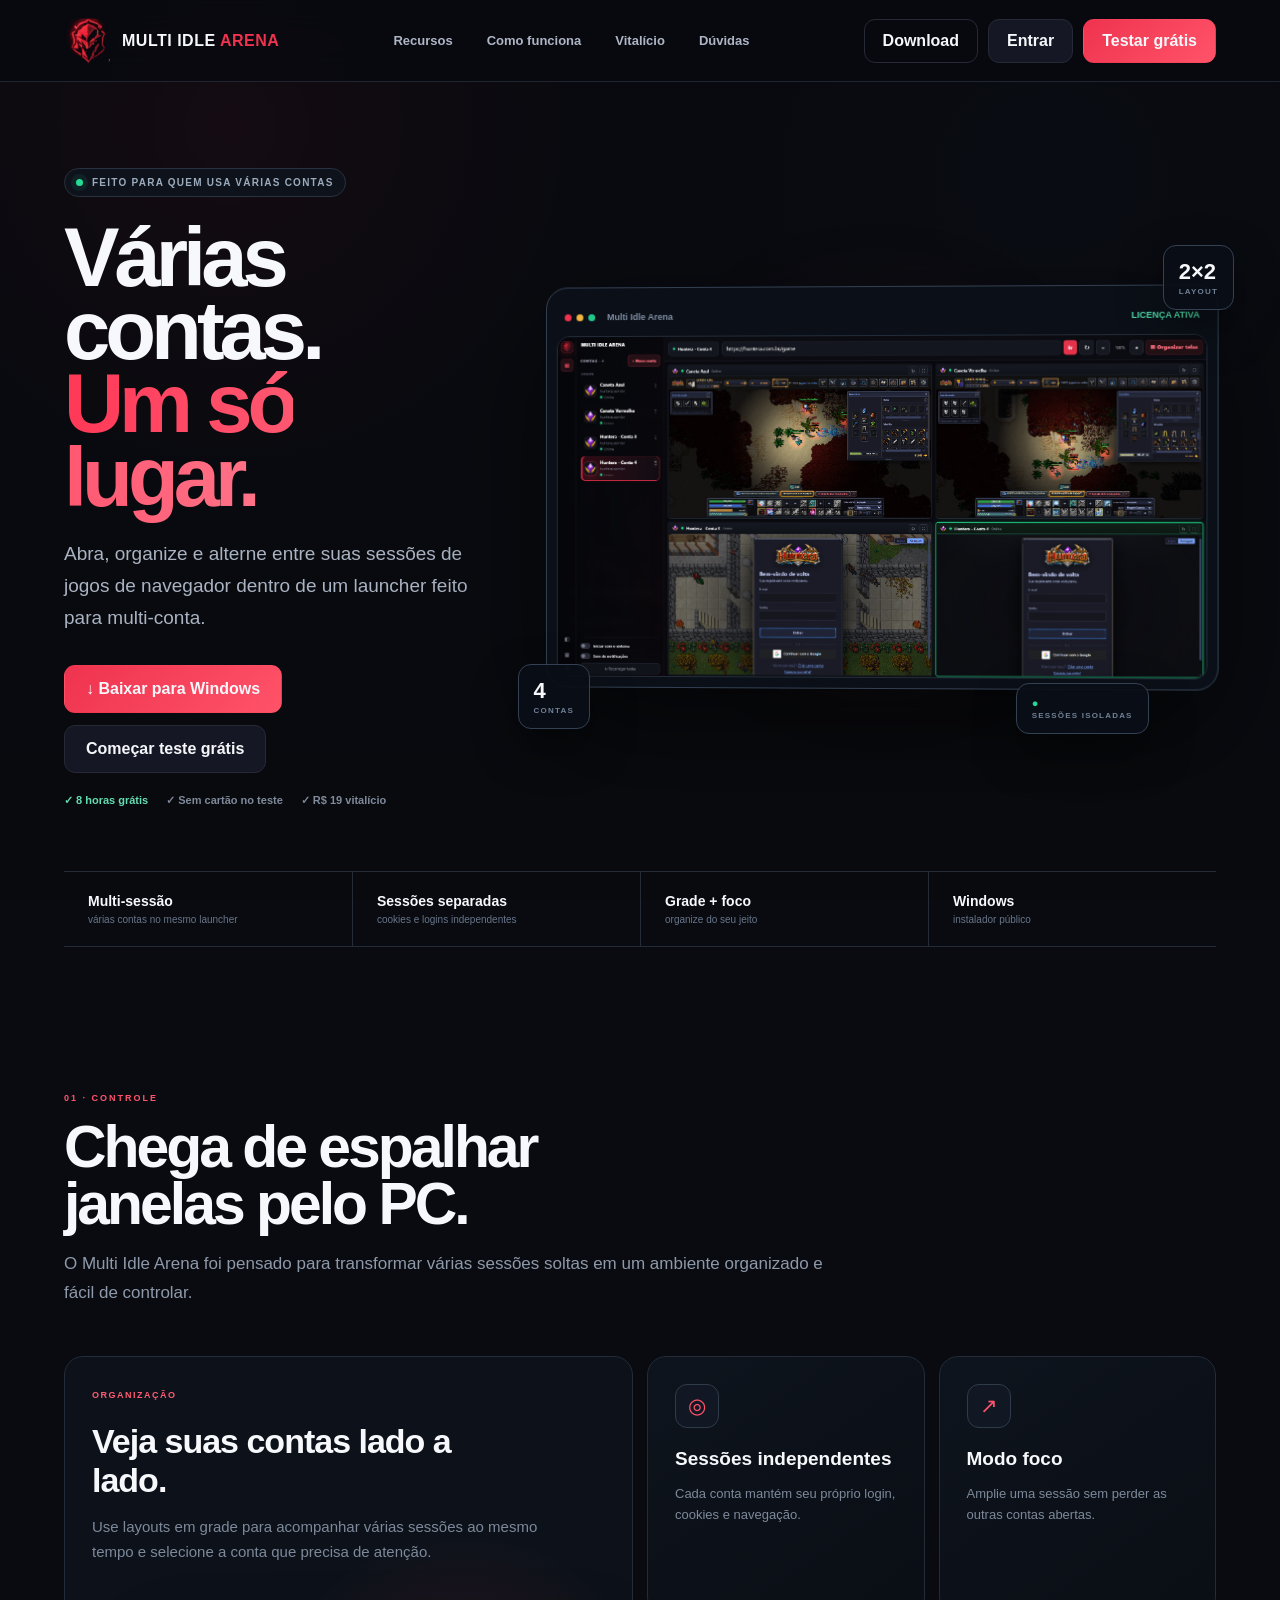
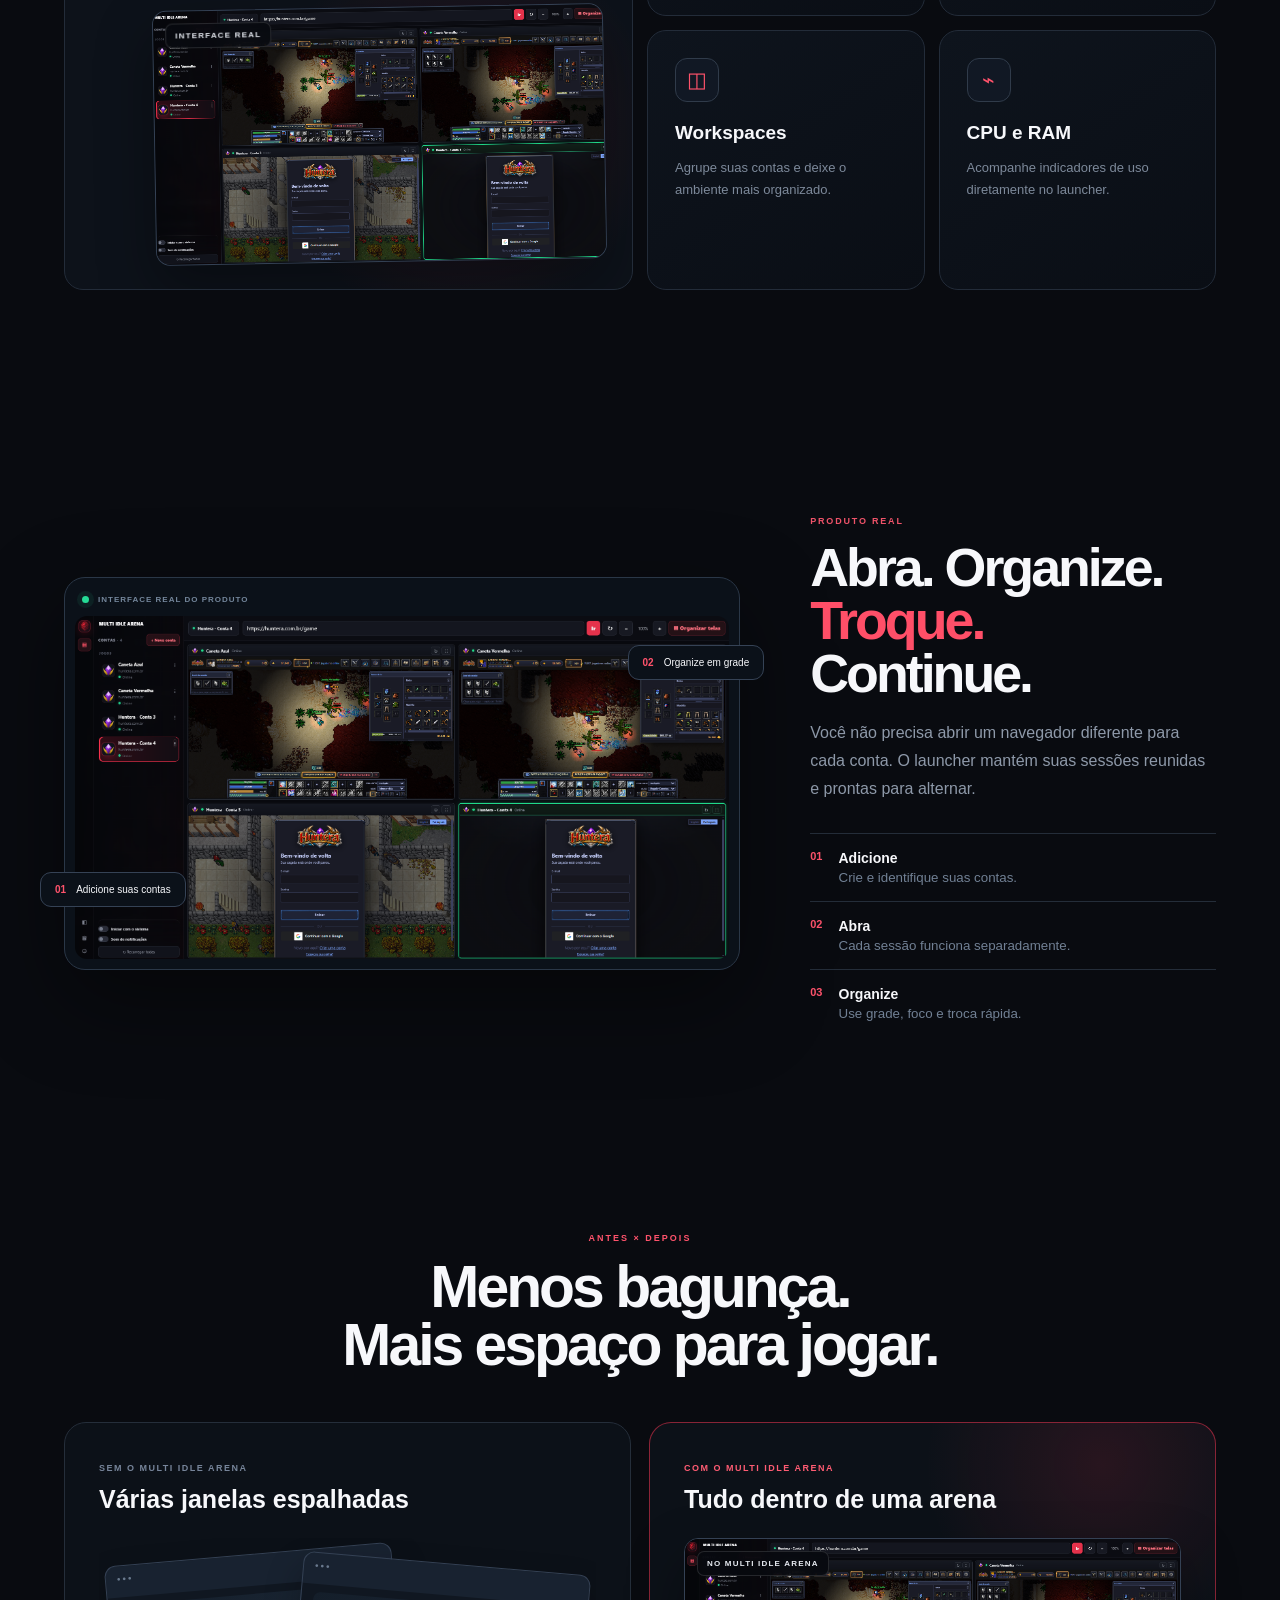
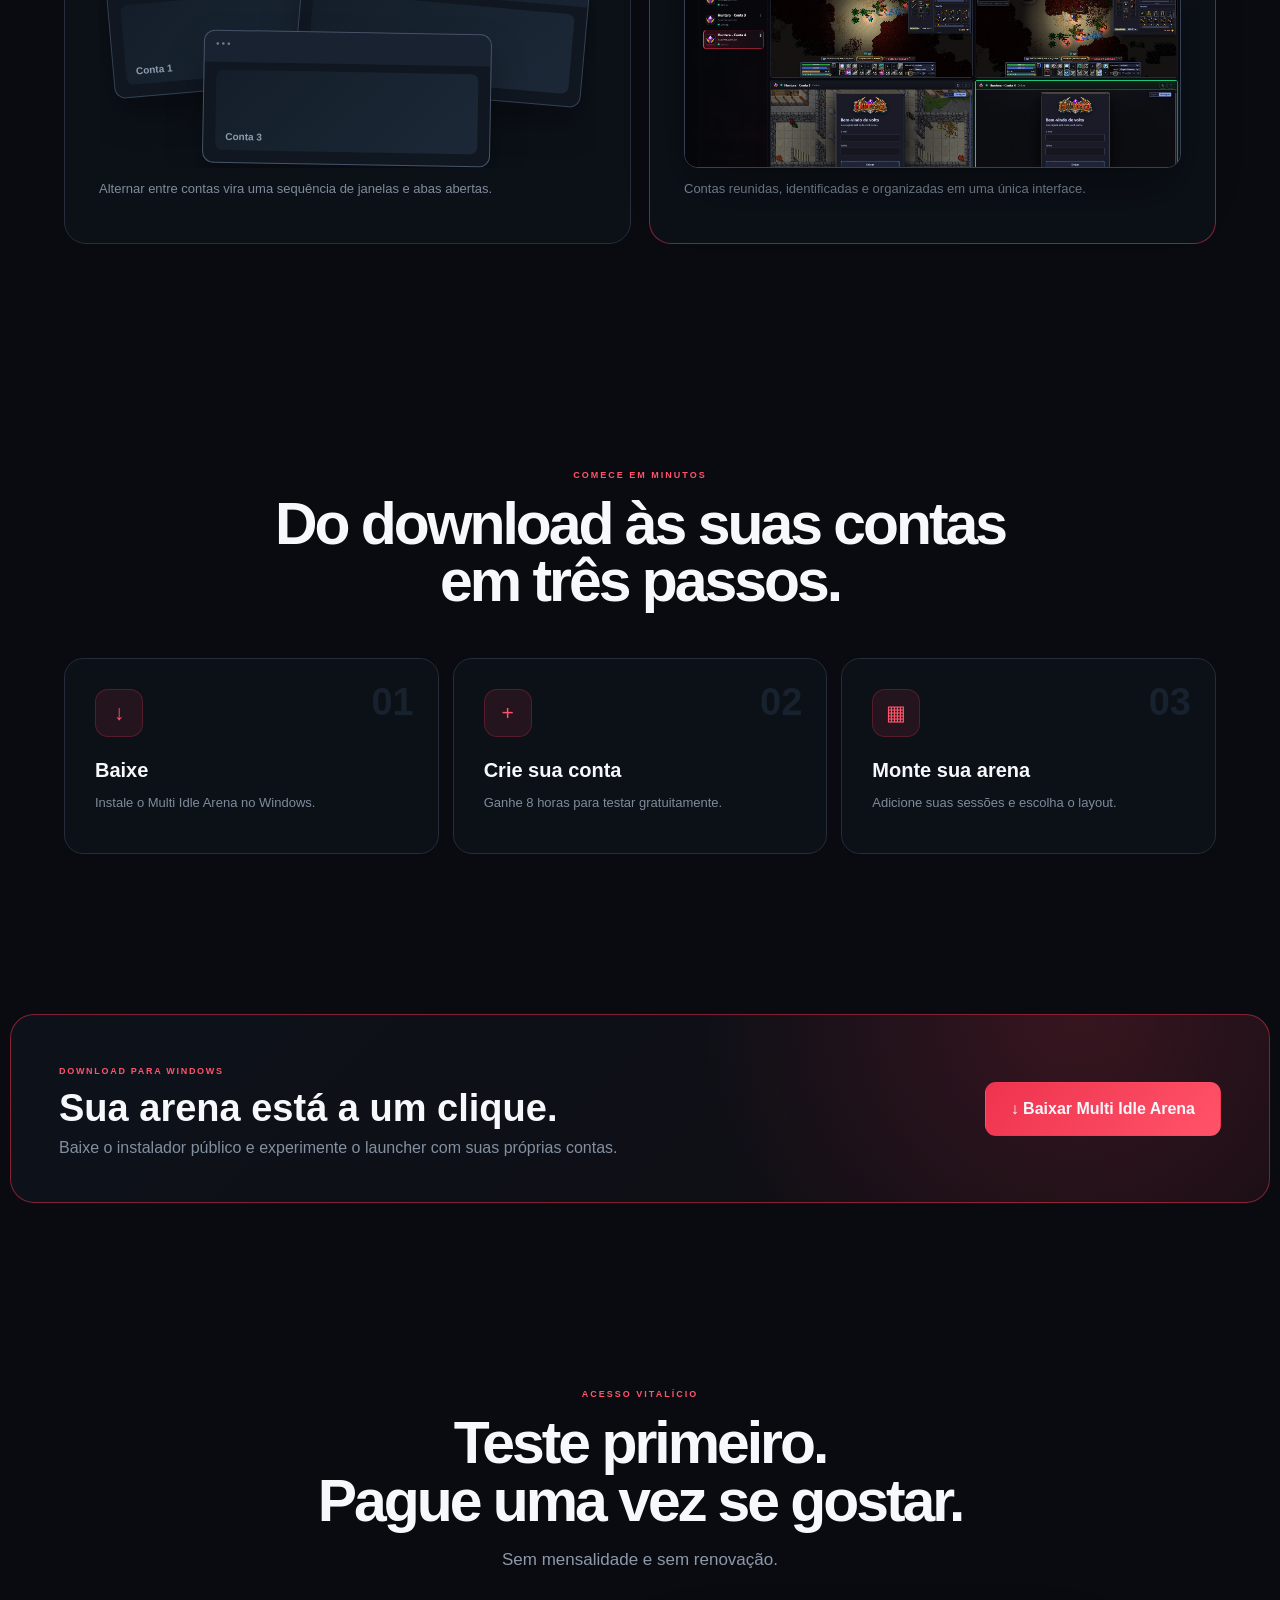
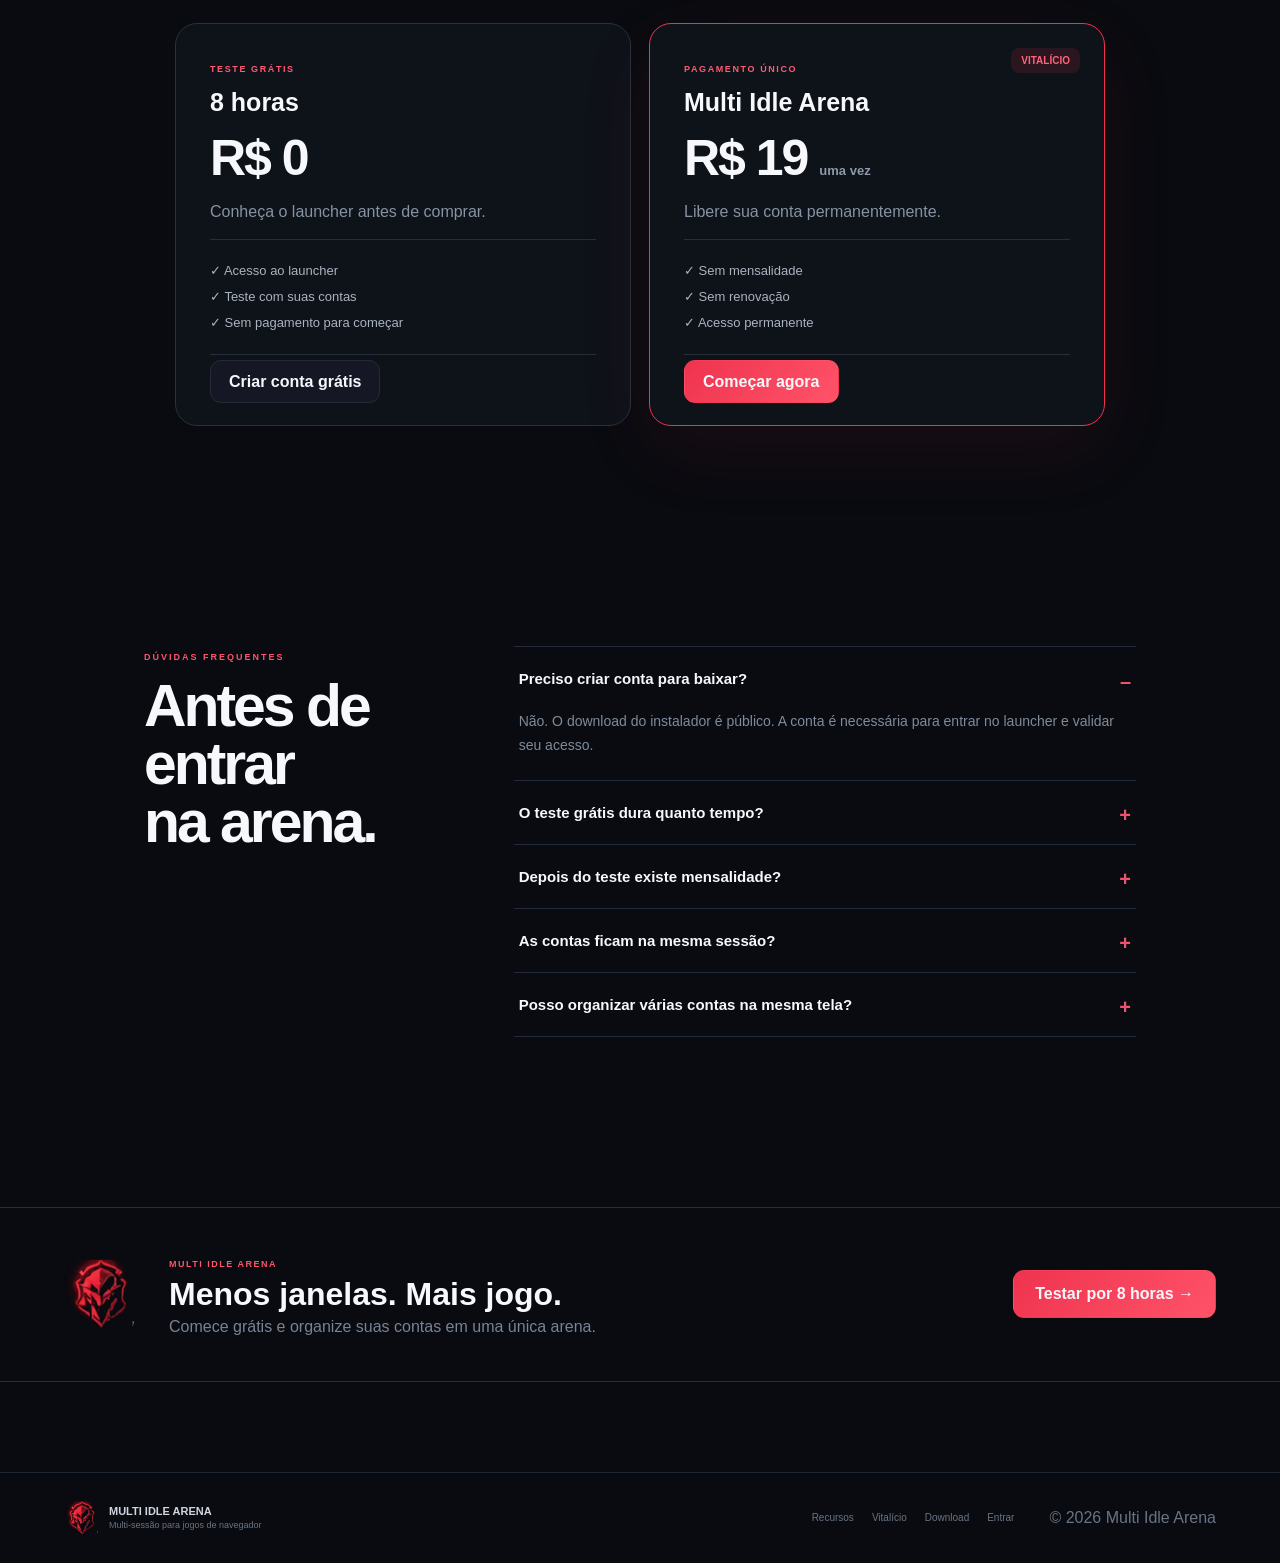
==== commit c9b2ca56: "Add files via upload" ====
--- a/index.html
+++ b/index.html
@@ -13,14 +13,14 @@
 <div class="v3-product"><div class="v3-orbit one">4 <small>CONTAS</small></div><div class="v3-orbit two">2×2 <small>LAYOUT</small></div><div class="v3-orbit three"><b>●</b> <small>SESSÕES ISOLADAS</small></div><div class="v3-window"><div class="v3-windowbar"><span><i></i><i></i><i></i></span><b>Multi Idle Arena</b><em>LICENÇA ATIVA</em></div><img src="launcher-preview.png" alt="Multi Idle Arena com quatro sessões abertas"></div></div></section>
 <section class="v3-bar"><div><b>Multi-sessão</b><span>várias contas no mesmo launcher</span></div><div><b>Sessões separadas</b><span>cookies e logins independentes</span></div><div><b>Grade + foco</b><span>organize do seu jeito</span></div><div><b>Windows</b><span>instalador público</span></div></section>
 <section class="v3-section intro" id="recursos"><div class="v3-heading"><span>01 · CONTROLE</span><h2>Chega de espalhar<br>janelas pelo PC.</h2><p>O Multi Idle Arena foi pensado para transformar várias sessões soltas em um ambiente organizado e fácil de controlar.</p></div><div class="bento">
-<article class="bento-card bento-big"><div><span class="tag">ORGANIZAÇÃO</span><h3>Veja suas contas lado a lado.</h3><p>Use layouts em grade para acompanhar várias sessões ao mesmo tempo e selecione a conta que precisa de atenção.</p></div><div class="fake-grid"><i></i><i></i><i></i><i class="active"></i></div></article>
+<article class="bento-card bento-big"><div><span class="tag">ORGANIZAÇÃO</span><h3>Veja suas contas lado a lado.</h3><p>Use layouts em grade para acompanhar várias sessões ao mesmo tempo e selecione a conta que precisa de atenção.</p></div><div class="real-grid-preview"><span class="preview-badge">INTERFACE REAL</span><img src="launcher-preview.png" alt="Contas organizadas lado a lado no Multi Idle Arena"></div></article>
 <article class="bento-card"><span class="icon">◎</span><h3>Sessões independentes</h3><p>Cada conta mantém seu próprio login, cookies e navegação.</p></article>
 <article class="bento-card"><span class="icon">↗</span><h3>Modo foco</h3><p>Amplie uma sessão sem perder as outras contas abertas.</p></article>
 <article class="bento-card"><span class="icon">◫</span><h3>Workspaces</h3><p>Agrupe suas contas e deixe o ambiente mais organizado.</p></article>
 <article class="bento-card"><span class="icon">⌁</span><h3>CPU e RAM</h3><p>Acompanhe indicadores de uso diretamente no launcher.</p></article>
 </div></section>
 <section class="v3-section demo" id="como-funciona"><div class="demo-shot"><div class="shot-label"><i></i> INTERFACE REAL DO PRODUTO</div><img src="launcher-preview.png" alt="Interface real do Multi Idle Arena"><div class="demo-chip chip1"><b>01</b><span>Adicione suas contas</span></div><div class="demo-chip chip2"><b>02</b><span>Organize em grade</span></div></div><div class="demo-copy"><span class="section-kicker">PRODUTO REAL</span><h2>Abra. Organize.<br><em>Troque.</em> Continue.</h2><p>Você não precisa abrir um navegador diferente para cada conta. O launcher mantém suas sessões reunidas e prontas para alternar.</p><div class="steps"><div><b>01</b><span><strong>Adicione</strong><small>Crie e identifique suas contas.</small></span></div><div><b>02</b><span><strong>Abra</strong><small>Cada sessão funciona separadamente.</small></span></div><div><b>03</b><span><strong>Organize</strong><small>Use grade, foco e troca rápida.</small></span></div></div></div></section>
-<section class="v3-section compare"><div class="v3-heading center"><span>ANTES × DEPOIS</span><h2>Menos bagunça.<br>Mais espaço para jogar.</h2></div><div class="compare-grid"><article class="before"><small>SEM O MULTI IDLE ARENA</small><h3>Várias janelas espalhadas</h3><div class="window-chaos"><i></i><i></i><i></i><i></i></div><p>Alternar entre contas vira uma sequência de janelas e abas abertas.</p></article><article class="after"><small>COM O MULTI IDLE ARENA</small><h3>Tudo dentro de uma arena</h3><div class="window-order"><i></i><i></i><i></i><i></i></div><p>Contas reunidas, identificadas e organizadas em uma única interface.</p></article></div></section>
+<section class="v3-section compare"><div class="v3-heading center"><span>ANTES × DEPOIS</span><h2>Menos bagunça.<br>Mais espaço para jogar.</h2></div><div class="compare-grid"><article class="before"><small>SEM O MULTI IDLE ARENA</small><h3>Várias janelas espalhadas</h3><div class="browser-chaos" aria-label="Exemplo de várias janelas separadas"><div class="browser-card one"><span></span><b>Conta 1</b></div><div class="browser-card two"><span></span><b>Conta 2</b></div><div class="browser-card three"><span></span><b>Conta 3</b></div></div><p>Alternar entre contas vira uma sequência de janelas e abas abertas.</p></article><article class="after"><small>COM O MULTI IDLE ARENA</small><h3>Tudo dentro de uma arena</h3><div class="arena-real-preview"><span class="preview-badge">NO MULTI IDLE ARENA</span><img src="launcher-preview.png" alt="Interface real do Multi Idle Arena com várias contas organizadas"></div><p>Contas reunidas, identificadas e organizadas em uma única interface.</p></article></div></section>
 <section class="v3-section how"><div class="v3-heading center"><span>COMECE EM MINUTOS</span><h2>Do download às suas contas<br>em três passos.</h2></div><div class="how-grid"><article><b>01</b><div class="how-icon">↓</div><h3>Baixe</h3><p>Instale o Multi Idle Arena no Windows.</p></article><article><b>02</b><div class="how-icon">+</div><h3>Crie sua conta</h3><p>Ganhe 8 horas para testar gratuitamente.</p></article><article><b>03</b><div class="how-icon">▦</div><h3>Monte sua arena</h3><p>Adicione suas sessões e escolha o layout.</p></article></div></section>
 <section class="v3-download" id="download"><div><span>DOWNLOAD PARA WINDOWS</span><h2>Sua arena está a um clique.</h2><p>Baixe o instalador público e experimente o launcher com suas próprias contas.</p></div><a class="btn primary btn-xl" href="https://github.com/joaovitordc2045-bot/multi-idle-arena/releases/latest/download/Multi-Idle-Arena-Setup.exe">↓ Baixar Multi Idle Arena</a></section>
 <section class="v3-section pricing" id="planos"><div class="v3-heading center"><span>ACESSO VITALÍCIO</span><h2>Teste primeiro.<br>Pague uma vez se gostar.</h2><p>Sem mensalidade e sem renovação.</p></div><div class="price-v3"><article><span>TESTE GRÁTIS</span><h3>8 horas</h3><div class="money">R$ 0</div><p>Conheça o launcher antes de comprar.</p><ul><li>✓ Acesso ao launcher</li><li>✓ Teste com suas contas</li><li>✓ Sem pagamento para começar</li></ul><a class="btn full-btn" href="cadastro.html">Criar conta grátis</a></article><article class="featured"><div class="lifetime">VITALÍCIO</div><span>PAGAMENTO ÚNICO</span><h3>Multi Idle Arena</h3><div class="money">R$ 19 <small>uma vez</small></div><p>Libere sua conta permanentemente.</p><ul><li>✓ Sem mensalidade</li><li>✓ Sem renovação</li><li>✓ Acesso permanente</li></ul><a class="btn primary full-btn" href="cadastro.html">Começar agora</a></article></div></section>
--- a/styles.css
+++ b/styles.css
@@ -104,3 +104,18 @@
 .home-v3 .faq-section{max-width:1120px;display:grid;grid-template-columns:.65fr 1.35fr;gap:70px}.home-v3 .faq-list{margin-top:0}.home-v3 .faq-list summary{font-size:15px;padding:23px 0}.home-v3 .faq-list p{font-size:14px}.v3-final{max-width:1300px;margin:60px auto 90px;padding:45px 5vw;display:grid;grid-template-columns:80px 1fr auto;align-items:center;gap:25px;border-top:1px solid #252e39;border-bottom:1px solid #252e39}.v3-final img{width:70px}.v3-final span{color:#ff536c;font-size:9px;font-weight:900;letter-spacing:1.5px}.v3-final h2{font-size:32px;margin:5px 0}.v3-final p{margin:0;color:#778496}.home-v3 .home-footer{border-top:1px solid #202833;color:#687486}
 @media(max-width:1050px){.home-v3 .home-nav-center{display:none}.v3-hero{grid-template-columns:1fr;padding-top:65px}.v3-copy{text-align:center}.v3-copy>p{margin-left:auto;margin-right:auto}.v3-copy .hero-actions,.v3-mini-trust{justify-content:center}.v3-product{max-width:900px;margin:auto}.bento{grid-template-columns:1fr 1fr}.demo{grid-template-columns:1fr}.demo-copy{max-width:760px}.home-v3 .faq-section{grid-template-columns:1fr}.v3-bar{grid-template-columns:1fr 1fr}}
 @media(max-width:680px){.home-v3 .home-nav{padding:0 14px;height:70px}.home-v3 .brand span{display:none}.home-v3 .navlinks .btn{padding:10px 11px;font-size:10px}.v3-hero{min-height:auto;padding:52px 20px 38px}.v3-copy h1{font-size:52px;letter-spacing:-3px}.v3-copy>p{font-size:15px}.v3-copy .hero-actions .btn{width:100%}.v3-orbit{display:none}.v3-window{transform:none}.v3-bar{grid-template-columns:1fr;padding:0 20px}.v3-bar>div+div{border-left:0}.v3-section{padding:75px 20px}.v3-heading h2,.demo-copy h2{font-size:42px;letter-spacing:-2px}.bento{grid-template-columns:1fr}.bento-big{grid-column:auto;grid-row:auto;min-height:420px}.fake-grid{width:100%}.demo-chip{display:none}.compare-grid,.how-grid,.price-v3{grid-template-columns:1fr}.window-chaos,.window-order{height:180px}.v3-download{margin:30px 20px 55px;padding:30px 24px;flex-direction:column;align-items:flex-start}.v3-download .btn{width:100%;text-align:center}.home-v3 .faq-section{gap:25px}.v3-final{margin:30px 20px 60px;padding:30px 0;grid-template-columns:55px 1fr}.v3-final img{width:50px}.v3-final .btn{grid-column:1/3;width:100%;text-align:center}.home-v3 .home-footer{grid-template-columns:1fr;text-align:center}.home-v3 .footer-brand,.home-v3 .footer-links{justify-content:center}}
+
+
+/* v3.1 — previews reais do produto */
+.v3-section{scroll-margin-top:100px}
+.real-grid-preview,.arena-real-preview{position:relative;overflow:hidden;border:1px solid #344154;border-radius:14px;background:#080c12;box-shadow:0 24px 55px rgba(0,0,0,.34)}
+.real-grid-preview{align-self:flex-end;width:88%;margin-top:28px;transform:rotate(-1deg)}
+.real-grid-preview img,.arena-real-preview img{display:block;width:100%;height:auto;object-fit:cover}
+.real-grid-preview img{aspect-ratio:16/9}
+.preview-badge{position:absolute;z-index:2;left:12px;top:12px;padding:7px 9px;border:1px solid rgba(255,255,255,.12);border-radius:7px;background:rgba(7,10,15,.88);backdrop-filter:blur(8px);color:#e7ebf2;font-size:8px;font-weight:900;letter-spacing:1.2px}
+.arena-real-preview{height:230px}
+.arena-real-preview img{width:100%;height:100%;object-fit:cover;object-position:center top}
+.browser-chaos{height:230px;position:relative;overflow:hidden}
+.browser-card{position:absolute;width:58%;height:58%;border:1px solid #344154;border-radius:11px;background:linear-gradient(180deg,#182230 0 24%,#101721 24%);box-shadow:0 18px 35px rgba(0,0,0,.3)}
+.browser-card:before{content:'•••';position:absolute;left:11px;top:7px;color:#69798d;font-size:10px;letter-spacing:2px}.browser-card span{position:absolute;left:12px;right:12px;top:39px;bottom:12px;border-radius:7px;background:linear-gradient(135deg,#141e2a,#1c2837)}.browser-card b{position:absolute;z-index:2;left:22px;bottom:20px;color:#8e9caf;font-size:10px}.browser-card.one{left:2%;top:7%;transform:rotate(-5deg)}.browser-card.two{right:2%;top:11%;transform:rotate(5deg)}.browser-card.three{left:21%;bottom:1%;transform:rotate(1deg);border-color:#465368}
+@media(max-width:680px){.real-grid-preview{width:100%;transform:none}.browser-chaos,.arena-real-preview{height:180px}}
